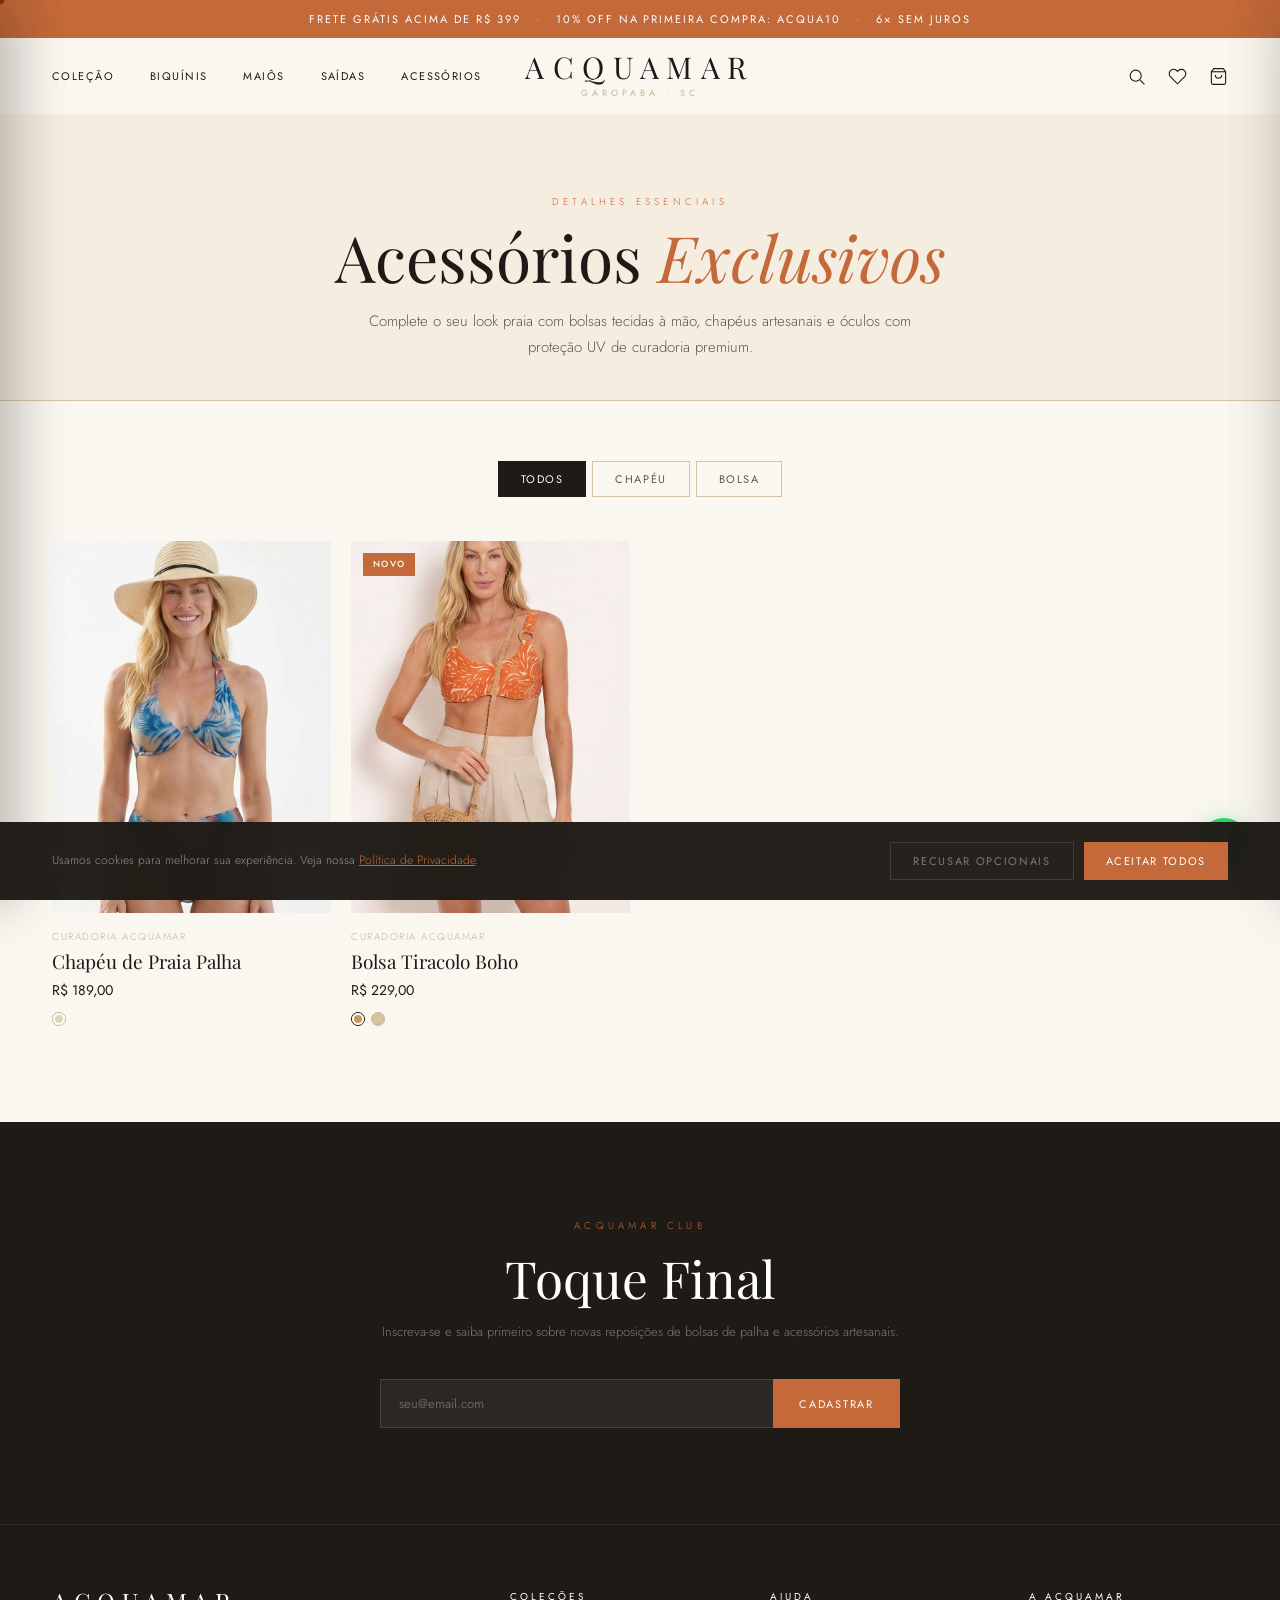
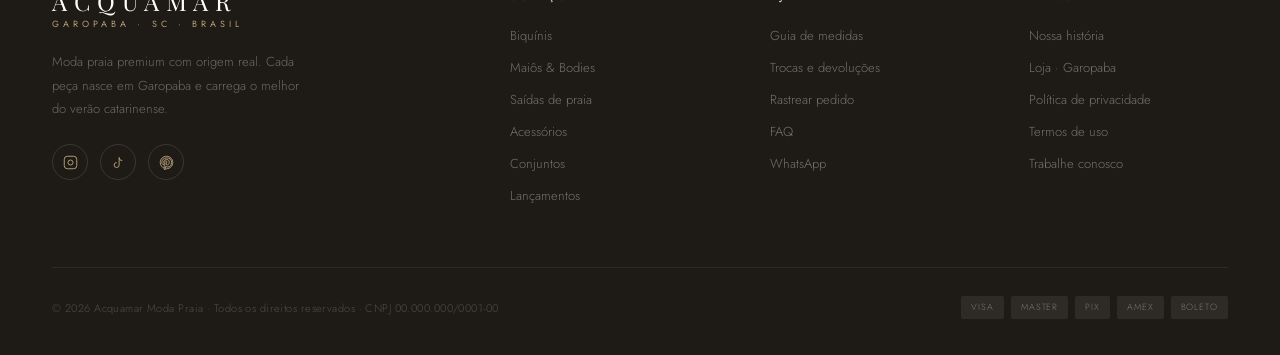
==== acessorios.html @ 7309aecd "feat: navegacao por cor nos biquinis Cali (clicar na cor troca a foto) - Mapeadas fotos de cores dif" ====
<!DOCTYPE html>
<html lang="pt-BR">
<head>
  <meta charset="UTF-8"/>
  <meta name="viewport" content="width=device-width,initial-scale=1.0"/>
  <title>Acquamar — Acessórios de Sol · Garopaba</title>
  <link rel="preconnect" href="https://fonts.googleapis.com"/>
  <link rel="preconnect" href="https://fonts.gstatic.com" crossorigin/>
  <link href="https://fonts.googleapis.com/css2?family=Playfair+Display:ital,wght@0,300;0,400;1,300;1,400&family=Jost:wght@200;300;400;500&display=swap" rel="stylesheet"/>
  <style>
    *,*::before,*::after{box-sizing:border-box;margin:0;padding:0}
    :root{
      --terra:#c4693a;--terra-d:#a3522a;--terra-l:#e08860;
      --areia:#e8d9c4;--areia-d:#d4c2a8;--areia-dd:#c4ae90;
      --creme:#faf6f0;--marfim:#f5ede0;
      --coral:#d9846a;--bege:#c9b394;--palha:#b8a07a;
      --escuro:#1e1a16;--moca:#6b5442;
      --serif:'Playfair Display',Georgia,serif;
      --sans:'Jost',sans-serif;
      --ease:cubic-bezier(.22,1,.36,1);
    }
    html{scroll-behavior:smooth}
    body{background:var(--creme);color:var(--escuro);font-family:var(--sans);font-weight:300;font-size:14px;line-height:1.65;overflow-x:hidden;cursor:none}

    /* CURSOR */
    #cur{width:9px;height:9px;background:var(--terra);border-radius:50%;position:fixed;top:0;left:0;pointer-events:none;z-index:9999;transform:translate(-50%,-50%);transition:width .35s var(--ease),height .35s var(--ease),opacity .3s;mix-blend-mode:multiply}
    #cur.big{width:44px;height:44px;opacity:.2}

    ::-webkit-scrollbar{width:3px}
    ::-webkit-scrollbar-track{background:var(--creme)}
    ::-webkit-scrollbar-thumb{background:var(--bege)}

    /* ── PLACEHOLDER ENGINE ─────────────────────────────────
       Cada "foto" é um div.ph com variações de tom
       via data-tone="1..8" que o CSS mapeia pra cor    */
    .ph{
      width:100%;height:100%;
      position:relative;overflow:hidden;
      display:flex;align-items:flex-end;
      background:var(--areia-d);
    }
    .ph[data-tone="1"]{background:linear-gradient(160deg,#dfc9ad 0%,#c4a07a 100%)}
    .ph[data-tone="2"]{background:linear-gradient(160deg,#c8b090 0%,#a88050 100%)}
    .ph[data-tone="3"]{background:linear-gradient(150deg,#e0cbb0 0%,#c8a878 100%)}
    .ph[data-tone="4"]{background:linear-gradient(170deg,#d8c0a0 0%,#b89068 100%)}
    .ph[data-tone="5"]{background:linear-gradient(145deg,#c4906a 0%,#9a6040 100%)}
    .ph[data-tone="6"]{background:linear-gradient(160deg,#e8d4b8 0%,#d0b888 100%)}
    .ph[data-tone="7"]{background:linear-gradient(155deg,#b8a888 0%,#887050 100%)}
    .ph[data-tone="8"]{background:linear-gradient(160deg,#cac0b0 0%,#9a9080 100%)}

    /* Grain texture overlay em todo placeholder */
    .ph::before{
      content:'';position:absolute;inset:0;
      background-image:url("data:image/svg+xml,%3Csvg xmlns='http://www.w3.org/2000/svg' width='300' height='300'%3E%3Cfilter id='n'%3E%3CfeTurbulence type='fractalNoise' baseFrequency='0.85' numOctaves='4' stitchTiles='stitch'/%3E%3C/filter%3E%3Crect width='100%25' height='100%25' filter='url(%23n)' opacity='1'/%3E%3C/svg%3E");
      opacity:.07;mix-blend-mode:overlay;pointer-events:none;z-index:1;
    }

    /* Silhueta feminina SVG dentro do placeholder */
    .ph-fig{
      position:absolute;bottom:0;
      left:50%;transform:translateX(-50%);
      width:55%;max-width:260px;
      opacity:.22;z-index:2;
    }
    .ph-fig.left{left:30%}
    .ph-fig.right{left:70%}
    .ph-fig.small{width:35%;max-width:160px;opacity:.18}

    /* Watermark do nome da peça */
    .ph-label{
      position:absolute;bottom:18px;left:0;right:0;
      text-align:center;z-index:3;
      font-family:var(--sans);font-size:9px;
      letter-spacing:.4em;text-transform:uppercase;
      color:rgba(255,255,255,.55);font-weight:400;
    }

    /* ANN */
    .ann{background:var(--terra);color:#fff;text-align:center;font-size:11px;letter-spacing:.18em;text-transform:uppercase;padding:10px 20px;font-weight:400}
    .ann s{opacity:.55;margin:0 10px;text-decoration:none}

    /* HEADER */
    header{position:sticky;top:0;z-index:200;background:var(--creme);transition:box-shadow .4s}
    header.up{box-shadow:0 2px 40px rgba(30,26,22,.08)}
    nav{max-width:1600px;margin:0 auto;display:grid;grid-template-columns:1fr auto 1fr;align-items:center;padding:0 52px;height:76px}
    .nl2{display:flex;gap:36px;align-items:center}
    .nl2 a,.nr a{font-size:11px;letter-spacing:.13em;text-transform:uppercase;color:var(--escuro);text-decoration:none;font-weight:400;position:relative;transition:color .25s}
    .nl2 a::after{content:'';position:absolute;bottom:-2px;left:0;width:0;height:1px;background:var(--terra);transition:width .35s var(--ease)}
    .nl2 a:hover::after{width:100%}.nl2 a:hover{color:var(--terra)}
    .logo-w{text-align:center;text-decoration:none;display:block}
    .logo-n{font-family:var(--serif);font-size:30px;font-weight:400;letter-spacing:.28em;color:var(--escuro);text-transform:uppercase;display:block;line-height:1}
    .logo-c{font-size:9px;letter-spacing:.45em;text-transform:uppercase;color:var(--bege);font-weight:400;display:block;margin-top:4px}
    .nr{display:flex;gap:22px;align-items:center;justify-content:flex-end}
    .ib{display:flex;align-items:center;text-decoration:none;color:var(--escuro);transition:color .2s;position:relative}
    .ib:hover{color:var(--terra)}
    .ib svg{width:19px;height:19px;stroke:currentColor;fill:none;stroke-width:1.4}
    .bdg{background:var(--terra);color:#fff;font-size:9px;width:16px;height:16px;border-radius:50%;display:flex;align-items:center;justify-content:center;font-weight:500;position:absolute;top:-7px;right:-7px}

    /* HERO */
    .hero{display:grid;grid-template-columns:1.1fr 1fr;min-height:91vh}
    .hero-art{position:relative;overflow:hidden}
    .hero-art .ph{height:100%}
    /* Highlight solar no centro */
    .hero-art .ph::after{
      content:'';position:absolute;
      top:5%;right:15%;
      width:220px;height:220px;
      background:radial-gradient(circle,rgba(255,220,140,.35) 0%,transparent 70%);
      border-radius:50%;z-index:2;
    }
    .hero-txt{background:var(--marfim);display:flex;flex-direction:column;justify-content:center;padding:72px 68px 72px 60px;position:relative}
    .hero-txt::before{content:'';position:absolute;left:0;top:15%;height:70%;width:1px;background:var(--areia-d)}
    .h-eye{font-size:10px;letter-spacing:.45em;text-transform:uppercase;color:var(--terra);font-weight:400;margin-bottom:28px;opacity:0;animation:up .8s .5s var(--ease) forwards}
    .h-t{font-family:var(--serif);font-size:clamp(54px,5.5vw,92px);font-weight:300;line-height:.93;letter-spacing:-.01em;color:var(--escuro);margin-bottom:32px;opacity:0;animation:up .9s .65s var(--ease) forwards}
    .h-t em{font-style:italic;color:var(--terra)}
    .h-d{font-size:14px;color:var(--moca);line-height:1.85;max-width:340px;margin-bottom:48px;opacity:0;animation:up .9s .8s var(--ease) forwards}
    .h-b{display:flex;gap:14px;align-items:center;opacity:0;animation:up .9s .95s var(--ease) forwards}
    @keyframes up{from{opacity:0;transform:translateY(26px)}to{opacity:1;transform:none}}

    /* Detalhe linha oblíqua decorativa no hero-art */
    .hero-line{position:absolute;bottom:60px;left:40px;z-index:4;display:flex;flex-direction:column;gap:6px}
    .hero-line span{display:block;font-size:9px;letter-spacing:.4em;text-transform:uppercase;color:rgba(255,255,255,.5);font-family:var(--sans)}
    .hero-line::before{content:'';display:block;width:1px;height:60px;background:rgba(255,255,255,.3);margin-bottom:10px}

    /* Selo rotativo */
    .stamp{position:absolute;bottom:44px;right:44px;width:92px;height:92px;z-index:5}
    .stamp svg{animation:spin 18s linear infinite;display:block}
    @keyframes spin{to{transform:rotate(360deg)}}
    .stamp-c{position:absolute;inset:0;display:flex;align-items:center;justify-content:center;font-family:var(--serif);font-size:15px;font-style:italic;color:rgba(255,255,255,.7);pointer-events:none}

    /* BOTÕES */
    .btn{display:inline-block;text-decoration:none;font-family:var(--sans);font-size:11px;letter-spacing:.2em;text-transform:uppercase;font-weight:400;padding:15px 38px;transition:background .3s,color .3s,transform .2s}
    .btn-s{background:var(--escuro);color:var(--creme)}.btn-s:hover{background:var(--terra);transform:translateY(-1px)}
    .btn-o{border:1px solid var(--escuro);color:var(--escuro);background:transparent}.btn-o:hover{background:var(--escuro);color:var(--creme)}
    .arr{font-size:11px;letter-spacing:.2em;text-transform:uppercase;color:var(--escuro);text-decoration:none;display:inline-flex;align-items:center;gap:8px;transition:gap .3s,color .3s}.arr:hover{gap:16px;color:var(--terra)}.arr::after{content:'→'}

    /* BENEF */
    .benef{background:var(--escuro);padding:15px 52px}
    .benef-in{max-width:1600px;margin:0 auto;display:flex;justify-content:center;gap:56px;align-items:center;flex-wrap:wrap}
    .bi{display:flex;align-items:center;gap:9px;font-size:11px;letter-spacing:.12em;text-transform:uppercase;color:var(--areia);opacity:.82}
    .bi svg{width:15px;height:15px;stroke:var(--terra);fill:none;stroke-width:1.5}

    /* SECTION LABELS */
    .s-eye{font-size:10px;letter-spacing:.42em;text-transform:uppercase;color:var(--terra);display:block;margin-bottom:14px}
    .s-t{font-family:var(--serif);font-size:clamp(36px,3.8vw,60px);font-weight:300;line-height:1.05;color:var(--escuro)}.s-t em{font-style:italic;color:var(--terra)}
    .s-h{text-align:center;margin-bottom:60px}

    /* CATEGORIAS */
    .cats{padding:96px 52px;max-width:1600px;margin:0 auto}
    .cgrid{display:grid;grid-template-columns:1.6fr 1fr 1fr;grid-template-rows:auto auto;gap:12px}
    .cat{position:relative;overflow:hidden;display:block;text-decoration:none}
    .cat .ph{transition:transform .75s var(--ease);will-change:transform}
    .cat:hover .ph{transform:scale(1.04)}
    .cov{position:absolute;inset:0;background:linear-gradient(to top,rgba(30,26,22,.68) 0%,rgba(30,26,22,.06) 55%,transparent 100%);display:flex;align-items:flex-end;padding:28px 30px;z-index:10;transition:background .4s}
    .cat:hover .cov{background:linear-gradient(to top,rgba(30,26,22,.82) 0%,rgba(30,26,22,.18) 60%,transparent 100%)}
    .ctag{font-size:9px;letter-spacing:.3em;text-transform:uppercase;color:rgba(255,255,255,.6);display:block;margin-bottom:5px}
    .cname{font-family:var(--serif);font-size:28px;font-weight:300;color:#fff;display:block;margin-bottom:12px;line-height:1}
    .ccta{font-size:10px;letter-spacing:.2em;text-transform:uppercase;color:#fff;opacity:.8;border-bottom:1px solid rgba(255,255,255,.35);padding-bottom:2px;display:inline-block}
    .cat--t{grid-row:1/3}
    .cat--t .ph{height:640px}
    .cat--s .ph{height:314px}

    /* PRODUTOS */
    .prods{padding:92px 52px;background:var(--marfim)}
    .prods-in{max-width:1600px;margin:0 auto}
    .filt{display:flex;gap:6px;justify-content:center;margin-bottom:52px;flex-wrap:wrap}
    .fb{font-size:11px;letter-spacing:.14em;text-transform:uppercase;padding:9px 22px;border:1px solid var(--areia-d);background:transparent;color:var(--moca);cursor:pointer;font-family:var(--sans);font-weight:400;transition:all .25s}
    .fb.on,.fb:hover{background:var(--escuro);color:var(--creme);border-color:var(--escuro)}
    .pgrid{display:grid;grid-template-columns:repeat(4,1fr);gap:36px 20px}
    .pc{position:relative}
    .pc-img{position:relative;overflow:hidden;margin-bottom:16px}
    .pc-img .ph{aspect-ratio:3/4;transition:transform .65s var(--ease)}
    .pc:hover .pc-img .ph{transform:scale(1.04)}
    .pbdg{position:absolute;top:12px;left:12px;font-size:9px;letter-spacing:.14em;text-transform:uppercase;padding:4px 10px;font-weight:500;font-family:var(--sans);z-index:10}
    .pn{background:var(--terra);color:#fff}.pl{background:var(--escuro);color:#fff}.ps{background:var(--coral);color:#fff}
    .wish{position:absolute;top:10px;right:10px;width:34px;height:34px;background:#fff;border:none;border-radius:50%;display:flex;align-items:center;justify-content:center;cursor:pointer;opacity:0;transition:opacity .3s;box-shadow:0 2px 14px rgba(0,0,0,.1);z-index:10}
    .pc:hover .wish{opacity:1}
    .wish svg{width:15px;height:15px;stroke:var(--escuro);fill:none;stroke-width:1.5}
    .wish.on svg{fill:var(--terra);stroke:var(--terra)}
    .qadd{position:absolute;bottom:0;left:0;right:0;background:rgba(30,26,22,.9);color:#fff;text-align:center;padding:13px;font-size:10px;letter-spacing:.2em;text-transform:uppercase;opacity:0;transform:translateY(6px);transition:opacity .3s,transform .3s;cursor:pointer;border:none;width:100%;font-family:var(--sans);z-index:10}
    .pc:hover .qadd{opacity:1;transform:none}
    .pc-col{font-size:10px;letter-spacing:.15em;text-transform:uppercase;color:var(--bege);margin-bottom:4px}
    .pc-nm{font-family:var(--serif);font-size:19px;font-weight:300;color:var(--escuro);line-height:1.2;margin-bottom:6px}
    .pc-pr{font-size:14px;font-weight:400;color:var(--escuro)}
    .pc-pr .old{text-decoration:line-through;color:var(--bege);font-size:12px;margin-right:6px}
    .dots{display:flex;gap:6px;margin-top:10px}
    .dot{width:14px;height:14px;border-radius:50%;border:1px solid transparent;cursor:pointer;transition:all .2s}
    .dot:hover,.dot.on{border-color:var(--escuro);outline:2px solid #fff;outline-offset:-3px}

    /* STORY */
    .story{display:grid;grid-template-columns:1fr 1fr}
    .story-art{position:relative;overflow:hidden;min-height:580px}
    .story-art .ph{height:100%;min-height:580px}
    /* Sol suave */
    .story-art .ph::after{content:'';position:absolute;top:10%;right:20%;width:180px;height:180px;background:radial-gradient(circle,rgba(255,210,120,.4) 0%,transparent 70%);border-radius:50%;z-index:2}
    .story-txt{background:var(--terra);padding:96px 80px;display:flex;flex-direction:column;justify-content:center;color:#fff}
    .s-eye2{font-size:10px;letter-spacing:.42em;text-transform:uppercase;color:rgba(255,255,255,.5);display:block;margin-bottom:22px}
    .s-t2{font-family:var(--serif);font-size:clamp(40px,4vw,64px);font-weight:300;line-height:1.0;color:#fff;margin-bottom:30px}.s-t2 em{font-style:italic;color:rgba(255,255,255,.65)}
    .nums{display:flex;gap:48px;margin-bottom:36px;flex-wrap:wrap}
    .nv{font-family:var(--serif);font-size:46px;font-weight:300;color:#fff;display:block;line-height:1}
    .nl3{font-size:10px;letter-spacing:.2em;text-transform:uppercase;color:rgba(255,255,255,.5)}
    .s-p{font-size:14px;color:rgba(255,255,255,.72);line-height:1.85;max-width:400px;margin-bottom:44px}

    /* EDITORIAL */
    .ed{padding:96px 52px;max-width:1600px;margin:0 auto}
    .ed-g{display:grid;grid-template-columns:1fr 1.1fr 1fr;gap:40px;align-items:center}
    .ed-img{overflow:hidden}
    .ed-img .ph{aspect-ratio:3/4;transition:transform .65s var(--ease)}
    .ed-img:hover .ph{transform:scale(1.04)}
    .ed-c{text-align:center;padding:0 28px}
    .eq{font-family:var(--serif);font-size:clamp(22px,2.8vw,38px);font-weight:300;font-style:italic;line-height:1.45;color:var(--escuro);margin-bottom:22px}
    .ea{font-size:10px;letter-spacing:.35em;text-transform:uppercase;color:var(--bege)}

    /* LOOKBOOK */
    .look{padding:96px 0 0;background:var(--areia)}
    .look-h{padding:0 52px;max-width:1600px;margin:0 auto 52px}
    .sr{display:flex;gap:12px;overflow-x:auto;scroll-snap-type:x mandatory;scrollbar-width:none;padding:0 52px 52px;-webkit-overflow-scrolling:touch}
    .sr::-webkit-scrollbar{display:none}
    .lk{flex:0 0 var(--w,300px);height:460px;scroll-snap-align:start;position:relative;overflow:hidden;cursor:pointer}
    .lk .ph{height:100%;transition:transform .65s var(--ease)}
    .lk:hover .ph{transform:scale(1.06)}
    .lk-over{position:absolute;inset:0;background:linear-gradient(to top,rgba(30,26,22,.65) 0%,transparent 50%);z-index:3}
    .lk-tag{position:absolute;bottom:16px;left:16px;background:#fff;font-size:10px;letter-spacing:.14em;text-transform:uppercase;color:var(--escuro);padding:6px 14px;z-index:4}

    /* GUIA */
    .guide{background:var(--terra-d);padding:22px 52px;text-align:center}
    .guide a{font-size:11px;letter-spacing:.2em;text-transform:uppercase;color:#fff;text-decoration:none;display:inline-flex;align-items:center;gap:10px}
    .guide svg{width:16px;height:16px;stroke:#fff;fill:none;stroke-width:1.5}

    /* REVIEWS */
    .revs{padding:96px 52px;max-width:1600px;margin:0 auto;text-align:center}
    .rg{display:grid;grid-template-columns:repeat(3,1fr);gap:32px;margin-top:56px}
    .rv{text-align:left;padding:40px;background:var(--marfim);position:relative}
    .rv::before{content:'"';font-family:var(--serif);font-size:90px;color:var(--areia-d);position:absolute;top:12px;left:28px;line-height:1;opacity:.7}
    .stars{display:flex;gap:3px;margin-bottom:18px}.star{color:var(--terra);font-size:13px}
    .rv-t{font-family:var(--serif);font-size:17px;font-weight:300;line-height:1.65;color:var(--escuro);margin-bottom:22px;font-style:italic}
    .rv-w{font-size:10px;letter-spacing:.2em;text-transform:uppercase;color:var(--bege)}.rv-w strong{color:var(--escuro);font-weight:400}

    /* INSTAGRAM */
    .insta{padding:96px 52px;background:var(--creme)}
    .insta-in{max-width:1600px;margin:0 auto}
    .igg{display:grid;grid-template-columns:repeat(6,1fr);gap:6px;margin-top:52px}
    .ig{position:relative;overflow:hidden;aspect-ratio:1;cursor:pointer}
    .ig .ph{height:100%;transition:transform .55s var(--ease)}
    .ig:hover .ph{transform:scale(1.09)}
    .ig-ov{position:absolute;inset:0;background:rgba(196,105,58,.8);display:flex;align-items:center;justify-content:center;opacity:0;transition:opacity .35s;z-index:10}
    .ig:hover .ig-ov{opacity:1}
    .ig-ov svg{width:26px;height:26px;stroke:#fff;fill:none;stroke-width:1.5}
    .ig-cta{text-align:center;margin-top:36px}

    /* NEWSLETTER */
    .nl{background:var(--escuro);padding:96px 52px;text-align:center}
    .nl-in{max-width:680px;margin:0 auto}
    .nl-e{font-size:10px;letter-spacing:.42em;text-transform:uppercase;color:var(--terra);display:block;margin-bottom:18px}
    .nl-t{font-family:var(--serif);font-size:clamp(36px,4vw,56px);font-weight:300;color:#fff;margin-bottom:14px;line-height:1.05}.nl-t em{font-style:italic;color:var(--terra)}
    .nl-p{font-size:13px;color:rgba(255,255,255,.42);margin-bottom:36px;line-height:1.8}
    .nl-f{display:flex;max-width:520px;margin:0 auto}
    .nl-f input{flex:1;background:rgba(255,255,255,.06);border:1px solid rgba(255,255,255,.12);border-right:none;color:#fff;font-family:var(--sans);font-size:13px;padding:14px 18px;outline:none;transition:border-color .2s}
    .nl-f input::placeholder{color:rgba(255,255,255,.28)}.nl-f input:focus{border-color:var(--terra)}
    .nl-f button{background:var(--terra);color:#fff;border:none;font-family:var(--sans);font-size:11px;letter-spacing:.16em;text-transform:uppercase;padding:14px 26px;cursor:pointer;transition:background .2s;white-space:nowrap}.nl-f button:hover{background:var(--terra-d)}
    .nl-fine{font-size:10px;color:rgba(255,255,255,.2);margin-top:14px;letter-spacing:.05em}

    /* FOOTER */
    footer{background:var(--escuro);border-top:1px solid rgba(255,255,255,.07);padding:64px 52px 36px}
    .ft-in{max-width:1600px;margin:0 auto}
    .ft-top{display:grid;grid-template-columns:2fr 1fr 1fr 1fr;gap:60px;margin-bottom:60px}
    .ft-brand .logo-n{color:#fff;font-size:24px}
    .ft-brand .logo-c{color:var(--palha)}
    .ft-brand p{color:rgba(255,255,255,.35);font-size:13px;line-height:1.8;margin-top:18px;max-width:250px}
    .soc{display:flex;gap:12px;margin-top:24px}
    .soc a{width:36px;height:36px;border:1px solid rgba(255,255,255,.12);border-radius:50%;display:flex;align-items:center;justify-content:center;transition:background .2s,border-color .2s;text-decoration:none}
    .soc a:hover{background:var(--terra);border-color:var(--terra)}
    .soc svg{width:15px;height:15px;stroke:var(--palha);fill:none;stroke-width:1.5}.soc a:hover svg{stroke:#fff}
    .fc h4{font-size:10px;letter-spacing:.3em;text-transform:uppercase;color:#fff;margin-bottom:18px;font-weight:400}
    .fc ul{list-style:none}.fc ul li+li{margin-top:9px}
    .fc ul a{color:rgba(255,255,255,.38);text-decoration:none;font-size:13px;transition:color .2s}.fc ul a:hover{color:#fff}
    .ft-bot{padding-top:28px;border-top:1px solid rgba(255,255,255,.07);display:flex;justify-content:space-between;align-items:center;flex-wrap:wrap;gap:14px}
    .ft-bot p{font-size:11px;color:rgba(255,255,255,.22);letter-spacing:.04em}
    .pay{display:flex;gap:7px}
    .pay span{background:rgba(255,255,255,.07);color:rgba(255,255,255,.35);font-size:9px;letter-spacing:.1em;text-transform:uppercase;padding:4px 10px;border-radius:2px}

    /* FAB */
    .fab{position:fixed;bottom:30px;right:30px;z-index:300;width:52px;height:52px;background:#25d366;border-radius:50%;display:flex;align-items:center;justify-content:center;box-shadow:0 4px 24px rgba(37,211,102,.4);text-decoration:none;transition:transform .3s,box-shadow .3s}
    .fab:hover{transform:scale(1.1)}.fab svg{width:24px;height:24px;fill:#fff}

    /* COOKIE */
    .ck{position:fixed;bottom:0;left:0;right:0;z-index:400;background:rgba(30,26,22,.97);backdrop-filter:blur(10px);padding:20px 52px;display:flex;align-items:center;justify-content:space-between;gap:28px;flex-wrap:wrap;transform:translateY(100%);animation:ckup .6s 2.5s var(--ease) forwards}
    @keyframes ckup{to{transform:translateY(0)}}
    .ck-p{font-size:12px;color:rgba(255,255,255,.5);max-width:600px;line-height:1.65}.ck-p a{color:var(--terra)}
    .ck-a{display:flex;gap:10px}
    .ck-ok{background:var(--terra);color:#fff;border:none;font-family:var(--sans);font-size:11px;letter-spacing:.15em;text-transform:uppercase;padding:10px 22px;cursor:pointer;transition:background .2s}.ck-ok:hover{background:var(--terra-d)}
    .ck-no{background:transparent;color:rgba(255,255,255,.4);border:1px solid rgba(255,255,255,.12);font-family:var(--sans);font-size:11px;letter-spacing:.15em;text-transform:uppercase;padding:10px 22px;cursor:pointer;transition:all .2s}.ck-no:hover{color:#fff;border-color:rgba(255,255,255,.35)}

    /* REVEAL */
    .rv2{opacity:0;transform:translateY(28px);transition:opacity .85s var(--ease),transform .85s var(--ease)}.rv2.show{opacity:1;transform:none}

    /* RESPONSIVE */
    @media(max-width:1024px){
      .pgrid{grid-template-columns:repeat(3,1fr)}
      .igg{grid-template-columns:repeat(3,1fr)}
      .ft-top{grid-template-columns:1fr 1fr;gap:36px}
    }
    @media(max-width:768px){
      nav{padding:0 20px}.nl2{display:none}
      .hero{grid-template-columns:1fr}.hero-art .ph{height:55vw;min-height:300px}
      .hero-txt{padding:48px 24px}.hero-txt::before{display:none}
      .cats{padding:64px 20px}
      .cgrid{grid-template-columns:1fr 1fr}
      .cat--t{grid-column:1/-1;grid-row:auto}.cat--t .ph{height:300px}
      .prods{padding:64px 20px}
      .pgrid{grid-template-columns:repeat(2,1fr);gap:20px 10px}
      .story{grid-template-columns:1fr}.story-txt{padding:60px 24px}.story-art .ph{min-height:260px}
      .ed{padding:64px 20px}.ed-g{grid-template-columns:1fr;gap:24px}
      .look-h{padding:0 20px}.sr{padding:0 20px 40px}
      .revs{padding:64px 20px}.rg{grid-template-columns:1fr}
      .insta{padding:64px 20px}.igg{grid-template-columns:repeat(3,1fr)}
      .nl{padding:64px 24px}.nl-f{flex-direction:column}
      .nl-f input{border-right:1px solid rgba(255,255,255,.12);border-bottom:none}
      footer{padding:48px 20px 28px}.ft-top{grid-template-columns:1fr;gap:28px}
      .benef-in{gap:20px}.ck{padding:20px}
    }

    /* Restaurar cursor e ocultar elemento customizado em dispositivos touch */
    @media (hover: none) and (pointer: coarse) {
      body {
        cursor: auto !important;
      }
      #cur {
        display: none !important;
      }
    }

    /* ── MENU HAMBURGUER & DRAWER MOBILE ───────────────────── */
    .hamburger-btn {
      display: none;
      flex-direction: column;
      justify-content: space-between;
      width: 22px;
      height: 14px;
      background: none;
      border: none;
      cursor: pointer;
      padding: 0;
      z-index: 210;
    }
    .hamburger-btn span {
      display: block;
      width: 100%;
      height: 1.5px;
      background-color: var(--escuro);
      transition: transform 0.3s var(--ease), opacity 0.3s;
    }
    
    .drawer-overlay {
      position: fixed;
      inset: 0;
      background: rgba(30, 26, 22, 0.4);
      backdrop-filter: blur(5px);
      -webkit-backdrop-filter: blur(5px);
      z-index: 999;
      opacity: 0;
      pointer-events: none;
      transition: opacity 0.4s var(--ease);
    }
    .drawer-overlay.open {
      opacity: 1;
      pointer-events: auto;
    }
    
    .drawer {
      position: fixed;
      top: 0;
      left: 0;
      bottom: 0;
      width: 320px;
      max-width: 85vw;
      background: var(--creme);
      border-right: 1px solid var(--areia-d);
      z-index: 1000;
      transform: translateX(-100%);
      transition: transform 0.4s var(--ease);
      display: flex;
      flex-direction: column;
      box-shadow: 15px 0 50px rgba(30, 26, 22, 0.15);
    }
    .drawer.open {
      transform: translateX(0);
    }
    
    .drawer-header {
      padding: 24px 30px;
      display: flex;
      justify-content: space-between;
      align-items: center;
      border-bottom: 1px solid var(--areia-d);
    }
    .drawer-title {
      font-family: var(--sans);
      font-size: 10px;
      letter-spacing: 0.25em;
      text-transform: uppercase;
      color: var(--bege);
      font-weight: 500;
    }
    .drawer-close {
      font-size: 26px;
      line-height: 1;
      background: none;
      border: none;
      cursor: pointer;
      color: var(--escuro);
      padding: 0;
      display: flex;
      align-items: center;
      justify-content: center;
      transition: color 0.25s;
    }
    .drawer-close:hover {
      color: var(--terra);
    }
    
    .drawer-nav {
      flex: 1;
      padding: 36px 30px;
      display: flex;
      flex-direction: column;
      gap: 24px;
      overflow-y: auto;
    }
    .drawer-link {
      font-family: var(--sans);
      font-size: 15px;
      letter-spacing: 0.12em;
      text-transform: uppercase;
      color: var(--escuro);
      text-decoration: none;
      font-weight: 400;
      transition: color 0.25s, padding-left 0.25s var(--ease);
      display: flex;
      align-items: center;
      justify-content: space-between;
    }
    .drawer-link:hover, .drawer-link.active {
      color: var(--terra);
      padding-left: 8px;
    }
    .drawer-link span {
      font-size: 10px;
      opacity: 0.5;
      transition: transform 0.25s;
    }
    .drawer-link:hover span {
      transform: translateX(4px);
    }
    .drawer-divider {
      height: 1px;
      background-color: var(--areia-d);
      margin: 12px 0;
    }
    .drawer-admin-link {
      margin-top: auto;
      color: var(--terra);
      border: 1px solid var(--terra);
      padding: 14px 20px;
      text-align: center;
      justify-content: center;
      font-size: 11px;
      letter-spacing: 0.15em;
      font-weight: 500;
      transition: background 0.3s, color 0.3s, border-color 0.3s;
      text-decoration: none;
    }
    .drawer-admin-link:hover {
      background: var(--terra);
      color: #fff;
      padding-left: 20px;
    }
    
    .drawer-footer {
      padding: 30px;
      border-top: 1px solid var(--areia-d);
      display: flex;
      flex-direction: column;
      gap: 16px;
    }
    .drawer-social {
      display: flex;
      gap: 14px;
    }
    .drawer-social a {
      width: 32px;
      height: 32px;
      border: 1px solid var(--areia-d);
      border-radius: 50%;
      display: flex;
      align-items: center;
      justify-content: center;
      color: var(--moca);
      transition: background 0.25s, color 0.25s, border-color 0.25s;
      text-decoration: none;
    }
    .drawer-social a:hover {
      background: var(--terra);
      color: #fff;
      border-color: var(--terra);
    }
    .drawer-social svg {
      width: 14px;
      height: 14px;
      fill: none;
      stroke: currentColor;
      stroke-width: 1.5;
    }
    .drawer-footer p {
      font-size: 9px;
      letter-spacing: 0.08em;
      color: var(--bege);
      text-transform: uppercase;
    }
    
    @media (max-width: 768px) {
      .hamburger-btn {
        display: flex;
      }
      nav {
        grid-template-columns: 1fr auto 1fr !important;
      }
      .logo-w {
        grid-column: 2;
      }
      .nr {
        grid-column: 3;
      }
    }
  </style>
  <link rel="stylesheet" href="assets/store.css?v=5"/>
</head>
<body>
<!-- Drawer Mobile -->
<div class="drawer-overlay" id="drawerOverlay"></div>
<aside class="drawer" id="drawer">
  <div class="drawer-header">
    <span class="drawer-title">Navegação</span>
    <button class="drawer-close" id="drawerClose" aria-label="Fechar Menu">&times;</button>
  </div>
  <nav class="drawer-nav">
    <a href="index.html" class="drawer-link" id="link-home">Coleção <span>→</span></a>
    <a href="biquinis.html" class="drawer-link" id="link-biquinis">Biquínis <span>→</span></a>
    <a href="maios.html" class="drawer-link" id="link-maios">Maiôs &amp; Bodies <span>→</span></a>
    <a href="saidas.html" class="drawer-link" id="link-saidas">Saídas de Praia <span>→</span></a>
    <a href="acessorios.html" class="drawer-link" id="link-acessorios">Acessórios <span>→</span></a>
    <div class="drawer-divider"></div>
    <a href="guia-medidas.html" class="drawer-link" id="link-guia">Guia de Medidas <span>→</span></a>
    <a href="historia.html" class="drawer-link" id="link-historia">Nossa História <span>→</span></a>
    <a href="https://nicolassalesbr-lang.github.io/acquamar-admin/" target="_blank" class="drawer-admin-link">
      Painel Administrativo
    </a>
  </nav>
  <div class="drawer-footer">
    <div class="drawer-social">
      <a href="#" aria-label="Instagram"><svg viewBox="0 0 24 24"><rect x="2" y="2" width="20" height="20" rx="5"/><circle cx="12" cy="12" r="4"/></svg></a>
      <a href="https://wa.me/5548000000000" target="_blank" aria-label="WhatsApp"><svg viewBox="0 0 24 24"><path d="M21 11.5a8.38 8.38 0 0 1-.9 3.8 8.5 8.5 0 0 1-7.6 4.7 8.38 8.38 0 0 1-3.8-.9L3 21l1.9-5.7a8.38 8.38 0 0 1-.9-3.8 8.5 8.5 0 0 1 4.7-7.6 8.38 8.38 0 0 1 3.8-.9h.5a8.48 8.48 0 0 1 8 8v.5z"/></svg></a>
    </div>
    <p>&copy; 2026 Acquamar · Garopaba · SC</p>
  </div>
</aside>

<div id="cur"></div>

<!-- Drawer Mobile -->
<div class="drawer-overlay" id="drawerOverlay"></div>
<aside class="drawer" id="drawer">
  <div class="drawer-header">
    <span class="drawer-title">Navegação</span>
    <button class="drawer-close" id="drawerClose" aria-label="Fechar Menu">&times;</button>
  </div>
  <nav class="drawer-nav">
    <a href="index.html" class="drawer-link" id="link-home">Coleção <span>→</span></a>
    <a href="biquinis.html" class="drawer-link" id="link-biquinis">Biquínis <span>→</span></a>
    <a href="maios.html" class="drawer-link" id="link-maios">Maiôs &amp; Bodies <span>→</span></a>
    <a href="saidas.html" class="drawer-link" id="link-saidas">Saídas de Praia <span>→</span></a>
    <a href="acessorios.html" class="drawer-link" id="link-acessorios">Acessórios <span>→</span></a>
    <div class="drawer-divider"></div>
    <a href="guia-medidas.html" class="drawer-link" id="link-guia">Guia de Medidas <span>→</span></a>
    <a href="historia.html" class="drawer-link" id="link-historia">Nossa História <span>→</span></a>
    <a href="https://nicolassalesbr-lang.github.io/acquamar-admin/" target="_blank" class="drawer-admin-link">
      Painel Administrativo
    </a>
  </nav>
  <div class="drawer-footer">
    <div class="drawer-social">
      <a href="#" aria-label="Instagram"><svg viewBox="0 0 24 24"><rect x="2" y="2" width="20" height="20" rx="5"/><circle cx="12" cy="12" r="4"/></svg></a>
      <a href="https://wa.me/5548000000000" target="_blank" aria-label="WhatsApp"><svg viewBox="0 0 24 24"><path d="M21 11.5a8.38 8.38 0 0 1-.9 3.8 8.5 8.5 0 0 1-7.6 4.7 8.38 8.38 0 0 1-3.8-.9L3 21l1.9-5.7a8.38 8.38 0 0 1-.9-3.8 8.5 8.5 0 0 1 4.7-7.6 8.38 8.38 0 0 1 3.8-.9h.5a8.48 8.48 0 0 1 8 8v.5z"/></svg></a>
    </div>
    <p>&copy; 2026 Acquamar · Garopaba · SC</p>
  </div>
</aside>


<!-- ── Announcement ──────────────────────────────────────── -->
<div class="ann">
  Frete grátis acima de R$&nbsp;399 <s>·</s> 10% OFF na primeira compra: ACQUA10 <s>·</s> 6× sem juros
</div>

<!-- ── Header ────────────────────────────────────────────── -->
<header id="hdr">
  <nav>
    <div class="nl2">
      <a href="index.html">Coleção</a>
      <a href="biquinis.html">Biquínis</a>
      <a href="maios.html">Maiôs</a>
      <a href="saidas.html">Saídas</a>
      <a href="acessorios.html">Acessórios</a>
    </div>
    <a class="logo-w" href="index.html">
      <span class="logo-n">Acquamar</span>
      <span class="logo-c">Garopaba · SC</span>
    </a>
    <div class="nr">
      <a class="ib" href="#" aria-label="Buscar"><svg viewBox="0 0 24 24"><circle cx="11" cy="11" r="7"/><line x1="16.5" y1="16.5" x2="22" y2="22"/></svg></a>
      <a class="ib" href="#" aria-label="Favoritos"><svg viewBox="0 0 24 24"><path d="M20.84 4.61a5.5 5.5 0 0 0-7.78 0L12 5.67l-1.06-1.06a5.5 5.5 0 0 0-7.78 7.78l1.06 1.06L12 21.23l7.78-7.78 1.06-1.06a5.5 5.5 0 0 0 0-7.78z"/></svg></a>
      <a class="ib" href="#" aria-label="Sacola" style="position:relative">
        <svg viewBox="0 0 24 24"><path d="M6 2L3 6v14a2 2 0 002 2h14a2 2 0 002-2V6l-3-4z"/><line x1="3" y1="6" x2="21" y2="6"/><path d="M16 10a4 4 0 01-8 0"/></svg>
        <span class="bdg"></span>
      </a>
    </div>
  </nav>
</header>
<!-- ── Categoria Hero ─────────────────────────────────────────── -->
<section style="background:var(--marfim); padding:80px 52px 40px; text-align:center; border-bottom:1px solid var(--areia-d)">
  <div style="max-width:800px; margin:0 auto">
    <span class="s-eye" style="margin-bottom:12px">Detalhes Essenciais</span>
    <h1 class="s-t" style="font-size:clamp(40px,5vw,72px); margin-bottom:18px">Acessórios <em>Exclusivos</em></h1>
    <p style="font-size:15px; color:var(--moca); line-height:1.75; max-width:560px; margin:0 auto">
      Complete o seu look praia com bolsas tecidas à mão, chapéus artesanais e óculos com proteção UV de curadoria premium.
    </p>
  </div>
</section>

<!-- ── Filtros e Grade de Produtos ───────────────────────────────── -->
<section class="prods" style="background:var(--creme); padding:60px 52px 96px">
  <div class="prods-in">
    <div class="filt" style="margin-bottom:44px">
      <button class="fb on">Todos</button>
      <button class="fb">Chapéu</button>
      <button class="fb">Bolsa</button>
    </div>
    
    <div class="pgrid" data-acq-grid="Acessórios">
      <div class="pc rv2 show" data-acq-id="ace-chapeu"><div class="pc-img"><div class="ph"><img src="images/prod-a1.jpg?v=5" alt="Chapéu de Praia Palha" loading="lazy" style="width:100%;height:100%;object-fit:cover;position:absolute;inset:0;z-index:0"></div><button class="wish" aria-label="Favoritar"><svg viewBox="0 0 24 24"><path d="M20.84 4.61a5.5 5.5 0 0 0-7.78 0L12 5.67l-1.06-1.06a5.5 5.5 0 0 0-7.78 7.78l1.06 1.06L12 21.23l7.78-7.78 1.06-1.06a5.5 5.5 0 0 0 0-7.78z"/></svg></button><button class="qadd">Escolher tamanho</button></div><p class="pc-col">Curadoria Acquamar</p><h3 class="pc-nm">Chapéu de Praia Palha</h3><p class="pc-pr">R$ 189,00</p><div class="dots"><div class="dot on" style="background:#e0d4bc;border:1px solid #c8b99a" title="Cru / Natural"></div></div></div>
      <div class="pc rv2 show" data-acq-id="ace-bolsa-boho"><div class="pc-img"><div class="ph"><img src="images/prod-a2.jpg?v=5" alt="Bolsa Tiracolo Boho" loading="lazy" style="width:100%;height:100%;object-fit:cover;position:absolute;inset:0;z-index:0"></div><span class="pbdg pn">Novo</span><button class="wish" aria-label="Favoritar"><svg viewBox="0 0 24 24"><path d="M20.84 4.61a5.5 5.5 0 0 0-7.78 0L12 5.67l-1.06-1.06a5.5 5.5 0 0 0-7.78 7.78l1.06 1.06L12 21.23l7.78-7.78 1.06-1.06a5.5 5.5 0 0 0 0-7.78z"/></svg></button><button class="qadd">Escolher tamanho</button></div><p class="pc-col">Curadoria Acquamar</p><h3 class="pc-nm">Bolsa Tiracolo Boho</h3><p class="pc-pr">R$ 229,00</p><div class="dots"><div class="dot on" style="background:#c89a5a" title="Camelo"></div><div class="dot" style="background:#d4c2a0;border:1px solid #c8b99a" title="Bege"></div></div></div>
    </div>
  </div>
</section>

<!-- ── Newsletter ─────────────────────────────────────────── -->
<section class="nl">
  <div class="nl-in">
    <span class="nl-e">Acquamar Club</span>
    <h2 class="nl-t">Toque Final</h2>
    <p class="nl-p">Inscreva-se e saiba primeiro sobre novas reposições de bolsas de palha e acessórios artesanais.</p>
    <div class="nl-f">
      <input type="email" placeholder="seu@email.com" aria-label="E-mail"/>
      <button id="nlb">Cadastrar</button>
    </div>
  </div>
</section>
<footer>
  <div class="ft-in">
    <div class="ft-top">
      <div class="ft-brand">
        <span class="logo-n">Acquamar</span>
        <span class="logo-c" style="display:block;margin-top:4px">Garopaba · SC · Brasil</span>
        <p>Moda praia premium com origem real. Cada peça nasce em Garopaba e carrega o melhor do verão catarinense.</p>
        <div class="soc">
          <a href="#"><svg viewBox="0 0 24 24"><rect x="2" y="2" width="20" height="20" rx="5"/><circle cx="12" cy="12" r="4"/></svg></a>
          <a href="#"><svg viewBox="0 0 24 24"><path d="M9 12a4 4 0 104 4V4a5 5 0 005 5"/></svg></a>
          <a href="#"><svg viewBox="0 0 24 24"><path d="M12 2C6.48 2 2 6.48 2 12c0 4.24 2.65 7.86 6.39 9.29-.09-.78-.17-1.98.04-2.83.18-.78 1.22-5.17 1.22-5.17s-.31-.62-.31-1.54c0-1.45.84-2.53 1.88-2.53.89 0 1.32.67 1.32 1.47 0 .89-.57 2.23-.86 3.47-.25 1.04.51 1.88 1.53 1.88 1.83 0 3.24-1.93 3.24-4.72 0-2.47-1.78-4.2-4.31-4.2-2.94 0-4.66 2.2-4.66 4.48 0 .89.34 1.84.77 2.36a.31.31 0 01.07.3l-.29 1.17c-.05.19-.16.23-.37.14C5.47 15.41 4.5 13.5 4.5 12c0-3.87 2.81-7.43 8.1-7.43 4.25 0 7.55 3.03 7.55 7.07 0 4.22-2.66 7.61-6.35 7.61-1.24 0-2.41-.65-2.81-1.41l-.76 2.85c-.28 1.06-1.02 2.39-1.52 3.2C10.3 21.95 11.14 22 12 22c5.52 0 10-4.48 10-10S17.52 2 12 2z"/></svg></a>
        </div>
      </div>
      <div class="fc"><h4>Coleções</h4><ul><li><a href="biquinis.html">Biquínis</a></li><li><a href="maios.html">Maiôs &amp; Bodies</a></li><li><a href="saidas.html">Saídas de praia</a></li><li><a href="acessorios.html">Acessórios</a></li><li><a href="biquinis.html">Conjuntos</a></li><li><a href="index.html#produtos">Lançamentos</a></li></ul></div>
      <div class="fc"><h4>Ajuda</h4><ul><li><a href="guia-medidas.html">Guia de medidas</a></li><li><a href="#">Trocas e devoluções</a></li><li><a href="#">Rastrear pedido</a></li><li><a href="#">FAQ</a></li><li><a href="https://wa.me/5548000000000" target="_blank">WhatsApp</a></li></ul></div>
      <div class="fc"><h4>A Acquamar</h4><ul><li><a href="historia.html">Nossa história</a></li><li><a href="#">Loja · Garopaba</a></li><li><a href="#">Política de privacidade</a></li><li><a href="#">Termos de uso</a></li><li><a href="#">Trabalhe conosco</a></li></ul></div>
    </div>
    <div class="ft-bot">
      <p>© 2026 Acquamar Moda Praia · Todos os direitos reservados · CNPJ 00.000.000/0001-00</p>
      <div class="pay"><span>Visa</span><span>Master</span><span>Pix</span><span>Amex</span><span>Boleto</span></div>
    </div>
  </div>
</footer>

<!-- FAB WhatsApp -->
<a class="fab" href="https://wa.me/5548000000000" target="_blank" rel="noopener" aria-label="WhatsApp">
  <svg viewBox="0 0 24 24"><path d="M17.472 14.382c-.297-.149-1.758-.867-2.03-.967-.273-.099-.471-.148-.67.15-.197.297-.767.966-.94 1.164-.173.199-.347.223-.644.075-.297-.15-1.255-.463-2.39-1.475-.883-.788-1.48-1.761-1.653-2.059-.173-.297-.018-.458.13-.606.134-.133.298-.347.446-.52.149-.174.198-.298.298-.497.099-.198.05-.371-.025-.52-.075-.149-.669-1.612-.916-2.207-.242-.579-.487-.5-.669-.51-.173-.008-.371-.01-.57-.01-.198 0-.52.074-.792.372-.272.297-1.04 1.016-1.04 2.479 0 1.462 1.065 2.875 1.213 3.074.149.198 2.096 3.2 5.077 4.487.709.306 1.262.489 1.694.625.712.227 1.36.195 1.871.118.571-.085 1.758-.719 2.006-1.413.248-.694.248-1.289.173-1.413-.074-.124-.272-.198-.57-.347m-5.421 7.403h-.004a9.87 9.87 0 01-5.031-1.378l-.361-.214-3.741.982.998-3.648-.235-.374a9.86 9.86 0 01-1.51-5.26c.001-5.45 4.436-9.884 9.888-9.884 2.64 0 5.122 1.03 6.988 2.898a9.825 9.825 0 012.893 6.994c-.003 5.45-4.437 9.884-9.885 9.884m8.413-18.297A11.815 11.815 0 0012.05 0C5.495 0 .16 5.335.157 11.892c0 2.096.547 4.142 1.588 5.945L.057 24l6.305-1.654a11.882 11.882 0 005.683 1.448h.005c6.554 0 11.89-5.335 11.893-11.893a11.821 11.821 0 00-3.48-8.413Z"/></svg>
</a>

<!-- Cookie -->
<div class="ck" id="ck">
  <p class="ck-p">Usamos cookies para melhorar sua experiência. Veja nossa <a href="#">Política de Privacidade</a>.</p>
  <div class="ck-a">
    <button class="ck-no" id="ckno">Recusar opcionais</button>
    <button class="ck-ok" id="ckok">Aceitar todos</button>
  </div>
</div>

<script>
  const cur=document.getElementById('cur');
  document.addEventListener('mousemove',e=>{cur.style.left=e.clientX+'px';cur.style.top=e.clientY+'px'});
  document.querySelectorAll('a,button,.cat,.pc,.lk,.ig').forEach(el=>{
    el.addEventListener('mouseenter',()=>cur.classList.add('big'));
    el.addEventListener('mouseleave',()=>cur.classList.remove('big'));
  });
  const hdr=document.getElementById('hdr');
  window.addEventListener('scroll',()=>hdr.classList.toggle('up',scrollY>20),{passive:true});
  const obs=new IntersectionObserver(entries=>{
    entries.forEach(e=>{if(e.isIntersecting){e.target.classList.add('show');obs.unobserve(e.target)}});
  },{threshold:.1});
  document.querySelectorAll('.rv2').forEach(el=>obs.observe(el));
  document.querySelectorAll('.fb').forEach(b=>{
    b.addEventListener('click',function(){document.querySelectorAll('.fb').forEach(x=>x.classList.remove('on'));this.classList.add('on')});
  });
  document.querySelectorAll('.wish').forEach(b=>{
    b.addEventListener('click',function(e){e.stopPropagation();this.classList.toggle('on')});
  });
  const ck=document.getElementById('ck');
  ['ckok','ckno'].forEach(id=>document.getElementById(id).addEventListener('click',()=>{ck.style.transition='transform .4s';ck.style.transform='translateY(100%)'}));
  const nlb=document.getElementById('nlb');
  if(nlb)nlb.addEventListener('click',()=>{
    const inp=nlb.previousElementSibling;
    if(inp.value&&inp.value.includes('@')){
      nlb.textContent='Bem-vinda! ✓';nlb.style.background='#5a9a5a';inp.value='';
      setTimeout(()=>{nlb.textContent='Entrar na lista';nlb.style.background=''},3000);
    }
  });

  // Mobile drawer logic
  const mburger = document.getElementById('mburger');
  const drawer = document.getElementById('drawer');
  const drawerOverlay = document.getElementById('drawerOverlay');
  const drawerClose = document.getElementById('drawerClose');
  
  if (mburger && drawer && drawerOverlay && drawerClose) {
    mburger.addEventListener('click', () => {
      drawer.classList.add('open');
      drawerOverlay.classList.add('open');
    });
    
    const closeDrawer = () => {
      drawer.classList.remove('open');
      drawerOverlay.classList.remove('open');
    };
    
    drawerClose.addEventListener('click', closeDrawer);
    drawerOverlay.addEventListener('click', closeDrawer);
  }
  
  // Set active link in drawer based on current page
  const path = window.location.pathname.split('/').pop() || 'index.html';
  const pageIdMap = {
    'index.html': 'link-home',
    'biquinis.html': 'link-biquinis',
    'maios.html': 'link-maios',
    'saidas.html': 'link-saidas',
    'acessorios.html': 'link-acessorios',
    'guia-medidas.html': 'link-guia',
    'historia.html': 'link-historia'
  };
  const activeId = pageIdMap[path];
  if (activeId) {
    const activeLink = document.getElementById(activeId);
    if (activeLink) activeLink.classList.add('active');
  }
</script>
<script src="assets/store.js?v=5"></script>
</body>
</html>
---- assets/store.css ----
/* ── Acquamar Store · camada e-commerce ─────────────────────
   Mantém a identidade: creme/marfim, terracota, Playfair + Jost */

.bdg:empty{display:none}

/* Backdrop compartilhado */
.acq-bk{position:fixed;inset:0;background:rgba(30,26,22,.45);backdrop-filter:blur(2px);z-index:500;opacity:0;pointer-events:none;transition:opacity .35s}
.acq-bk.open{opacity:1;pointer-events:auto}

/* ── Drawers (sacola / favoritos) ── */
.acq-dw{position:fixed;top:0;right:0;bottom:0;width:430px;max-width:100vw;background:var(--creme,#faf6f0);z-index:520;display:flex;flex-direction:column;transform:translateX(105%);transition:transform .45s cubic-bezier(.22,1,.36,1);box-shadow:-10px 0 60px rgba(30,26,22,.18)}
.acq-dw.open{transform:none}
.acq-dw-h{display:flex;align-items:center;justify-content:space-between;padding:22px 26px;border-bottom:1px solid var(--areia-d,#d4c2a8)}
.acq-dw-t{font-family:var(--serif,Georgia);font-size:24px;font-weight:300;color:var(--escuro,#1e1a16)}
.acq-dw-t small{display:block;font-family:var(--sans,sans-serif);font-size:10px;letter-spacing:.3em;text-transform:uppercase;color:var(--bege,#c9b394);margin-top:3px}
.acq-x{background:none;border:none;font-size:26px;line-height:1;color:var(--escuro,#1e1a16);cursor:pointer;padding:4px 8px;transition:color .2s,transform .2s}
.acq-x:hover{color:var(--terra,#c4693a);transform:rotate(90deg)}
.acq-dw-b{flex:1;overflow-y:auto;padding:18px 26px}
.acq-dw-f{border-top:1px solid var(--areia-d,#d4c2a8);padding:18px 26px 24px;background:var(--marfim,#f5ede0)}

/* Item do carrinho/favoritos */
.acq-it{display:grid;grid-template-columns:74px 1fr auto;gap:14px;padding:14px 0;border-bottom:1px solid rgba(212,194,168,.45);align-items:center}
.acq-it img{width:74px;height:96px;object-fit:cover;display:block}
.acq-it-n{font-family:var(--serif,Georgia);font-size:15px;font-weight:400;color:var(--escuro,#1e1a16);line-height:1.25;margin-bottom:3px}
.acq-it-m{font-size:10px;letter-spacing:.12em;text-transform:uppercase;color:var(--moca,#6b5442);margin-bottom:8px}
.acq-it-p{font-size:13px;color:var(--escuro,#1e1a16);font-weight:400}
.acq-qty{display:inline-flex;align-items:center;border:1px solid var(--areia-d,#d4c2a8);margin-top:6px}
.acq-qty button{background:none;border:none;width:26px;height:26px;font-size:14px;cursor:pointer;color:var(--escuro,#1e1a16);font-family:var(--sans,sans-serif)}
.acq-qty button:hover{background:var(--areia,#e8d9c4)}
.acq-qty span{min-width:26px;text-align:center;font-size:12px}
.acq-rm{background:none;border:none;color:var(--bege,#c9b394);font-size:17px;cursor:pointer;align-self:start;padding:2px 6px;transition:color .2s}
.acq-rm:hover{color:var(--terra,#c4693a)}

/* Vazio */
.acq-empty{text-align:center;padding:60px 10px;color:var(--moca,#6b5442)}
.acq-empty svg{width:44px;height:44px;stroke:var(--areia-dd,#c4ae90);fill:none;stroke-width:1.2;margin-bottom:16px}
.acq-empty p{font-family:var(--serif,Georgia);font-size:18px;font-style:italic;margin-bottom:20px}

/* Frete progress */
.acq-frete{margin-bottom:14px}
.acq-frete p{font-size:11px;letter-spacing:.08em;color:var(--moca,#6b5442);margin-bottom:7px}
.acq-frete p strong{color:var(--terra,#c4693a);font-weight:500}
.acq-bar{height:3px;background:var(--areia-d,#d4c2a8);position:relative;overflow:hidden}
.acq-bar i{position:absolute;left:0;top:0;bottom:0;background:var(--terra,#c4693a);transition:width .5s cubic-bezier(.22,1,.36,1)}

/* Cupom */
.acq-cup{display:flex;margin:12px 0}
.acq-cup input{flex:1;border:1px solid var(--areia-d,#d4c2a8);background:#fff;font-family:var(--sans,sans-serif);font-size:12px;letter-spacing:.1em;text-transform:uppercase;padding:9px 12px;outline:none}
.acq-cup input:focus{border-color:var(--terra,#c4693a)}
.acq-cup button{border:1px solid var(--escuro,#1e1a16);border-left:none;background:var(--escuro,#1e1a16);color:#fff;font-family:var(--sans,sans-serif);font-size:10px;letter-spacing:.16em;text-transform:uppercase;padding:9px 16px;cursor:pointer;transition:background .2s}
.acq-cup button:hover{background:var(--terra,#c4693a);border-color:var(--terra,#c4693a)}
.acq-cup-ok{font-size:11px;color:#5a9a5a;margin:-6px 0 10px}
.acq-cup-err{font-size:11px;color:#b04a3a;margin:-6px 0 10px}

/* Totais */
.acq-tot{display:flex;justify-content:space-between;font-size:12px;letter-spacing:.06em;color:var(--moca,#6b5442);padding:3px 0}
.acq-tot.big{font-size:16px;color:var(--escuro,#1e1a16);font-family:var(--serif,Georgia);padding-top:10px}
.acq-tot .desc{color:#5a9a5a}

/* Botões */
.acq-btn{display:block;width:100%;text-align:center;background:var(--escuro,#1e1a16);color:var(--creme,#faf6f0);border:none;font-family:var(--sans,sans-serif);font-size:11px;letter-spacing:.2em;text-transform:uppercase;font-weight:400;padding:15px 20px;cursor:pointer;text-decoration:none;transition:background .3s;margin-top:12px}
.acq-btn:hover{background:var(--terra,#c4693a)}
.acq-btn.wa{background:#25d366}
.acq-btn.wa:hover{background:#1ebe5b}
.acq-btn.ghost{background:transparent;color:var(--escuro,#1e1a16);border:1px solid var(--escuro,#1e1a16)}
.acq-btn.ghost:hover{background:var(--escuro,#1e1a16);color:var(--creme,#faf6f0)}
.acq-mini{display:inline-block;background:var(--escuro,#1e1a16);color:#fff;border:none;font-family:var(--sans,sans-serif);font-size:9px;letter-spacing:.14em;text-transform:uppercase;padding:8px 14px;cursor:pointer;transition:background .2s}
.acq-mini:hover{background:var(--terra,#c4693a)}

/* ── Busca ── */
.acq-se{position:fixed;inset:0;background:rgba(250,246,240,.985);z-index:540;display:flex;flex-direction:column;opacity:0;pointer-events:none;transition:opacity .3s}
.acq-se.open{opacity:1;pointer-events:auto}
.acq-se-in{max-width:860px;width:100%;margin:0 auto;padding:60px 24px 40px;display:flex;flex-direction:column;min-height:0;flex:1}
.acq-se-top{display:flex;align-items:center;gap:18px;border-bottom:1px solid var(--escuro,#1e1a16);padding-bottom:14px}
.acq-se-top svg{width:22px;height:22px;stroke:var(--terra,#c4693a);fill:none;stroke-width:1.5;flex:none}
#acqSeIn{flex:1;background:none;border:none;outline:none;font-family:var(--serif,Georgia);font-size:clamp(22px,4vw,34px);font-weight:300;font-style:italic;color:var(--escuro,#1e1a16)}
#acqSeIn::placeholder{color:var(--areia-dd,#c4ae90)}
.acq-chips{display:flex;gap:8px;flex-wrap:wrap;margin:20px 0 8px}
.acq-chip{font-family:var(--sans,sans-serif);font-size:10px;letter-spacing:.16em;text-transform:uppercase;padding:7px 16px;border:1px solid var(--areia-d,#d4c2a8);background:transparent;color:var(--moca,#6b5442);cursor:pointer;transition:all .2s}
.acq-chip:hover{background:var(--escuro,#1e1a16);color:#fff;border-color:var(--escuro,#1e1a16)}
.acq-se-res{overflow-y:auto;margin-top:18px;display:grid;grid-template-columns:repeat(auto-fill,minmax(190px,1fr));gap:22px 16px;padding-bottom:30px}
.acq-se-it{cursor:pointer;text-align:left;background:none;border:none;padding:0;font-family:var(--sans,sans-serif)}
.acq-se-it img{width:100%;aspect-ratio:3/4;object-fit:cover;margin-bottom:9px;transition:opacity .25s}
.acq-se-it:hover img{opacity:.85}
.acq-se-it b{display:block;font-family:var(--serif,Georgia);font-size:14px;font-weight:400;color:var(--escuro,#1e1a16);line-height:1.25}
.acq-se-it i{display:block;font-style:normal;font-size:9px;letter-spacing:.16em;text-transform:uppercase;color:var(--bege,#c9b394);margin:2px 0 4px}
.acq-se-it s{display:block;text-decoration:none;font-size:12px;color:var(--escuro,#1e1a16)}
.acq-se-no{grid-column:1/-1;text-align:center;font-family:var(--serif,Georgia);font-style:italic;font-size:17px;color:var(--moca,#6b5442);padding:40px 0}

/* ── Modal de produto ── */
.acq-md{position:fixed;inset:0;z-index:560;display:flex;align-items:center;justify-content:center;padding:20px;opacity:0;pointer-events:none;transition:opacity .3s}
.acq-md.open{opacity:1;pointer-events:auto}
.acq-md-c{background:var(--creme,#faf6f0);max-width:860px;width:100%;max-height:92vh;overflow-y:auto;display:grid;grid-template-columns:1fr 1fr;position:relative;transform:translateY(16px);transition:transform .35s cubic-bezier(.22,1,.36,1);box-shadow:0 30px 90px rgba(30,26,22,.3)}
.acq-md.open .acq-md-c{transform:none}
.acq-md-img{position:relative;min-height:420px}
.acq-md-img img{position:absolute;inset:0;width:100%;height:100%;object-fit:cover}
.acq-md-img .pbdg{position:absolute;top:14px;left:14px}
.acq-md-in{padding:38px 34px;display:flex;flex-direction:column}
.acq-md-col{font-size:10px;letter-spacing:.3em;text-transform:uppercase;color:var(--terra,#c4693a);margin-bottom:10px}
.acq-md-n{font-family:var(--serif,Georgia);font-size:28px;font-weight:300;color:var(--escuro,#1e1a16);line-height:1.1;margin-bottom:12px}
.acq-md-p{font-size:18px;color:var(--escuro,#1e1a16);margin-bottom:20px}
.acq-md-p .old{text-decoration:line-through;color:var(--bege,#c9b394);font-size:14px;margin-right:8px}
.acq-md-d{font-size:13px;color:var(--moca,#6b5442);line-height:1.7;margin-bottom:22px}
.acq-lbl{font-size:10px;letter-spacing:.22em;text-transform:uppercase;color:var(--escuro,#1e1a16);margin-bottom:9px;display:block}
.acq-md .dots{margin:0 0 18px}
.acq-sizes{display:flex;gap:7px;flex-wrap:wrap;margin-bottom:18px}
.acq-sz{min-width:42px;padding:9px 12px;border:1px solid var(--areia-d,#d4c2a8);background:transparent;font-family:var(--sans,sans-serif);font-size:11px;letter-spacing:.1em;color:var(--escuro,#1e1a16);cursor:pointer;transition:all .2s}
.acq-sz:hover{border-color:var(--escuro,#1e1a16)}
.acq-sz.on{background:var(--escuro,#1e1a16);color:#fff;border-color:var(--escuro,#1e1a16)}
.acq-sizes.err .acq-sz{border-color:#b04a3a;animation:acqshake .3s}
@keyframes acqshake{25%{transform:translateX(-3px)}75%{transform:translateX(3px)}}
.acq-md-row{display:flex;gap:12px;align-items:stretch;margin-top:auto}
.acq-md-row .acq-qty{margin:0;height:46px}
.acq-md-row .acq-qty button{width:34px;height:44px}
.acq-md-row .acq-btn{flex:1;margin:0}
.acq-md-links{display:flex;gap:18px;margin-top:16px;align-items:center}
.acq-md-links a{font-size:10px;letter-spacing:.16em;text-transform:uppercase;color:var(--moca,#6b5442);text-decoration:none;border-bottom:1px solid var(--areia-d,#d4c2a8);padding-bottom:2px;transition:color .2s}
.acq-md-links a:hover{color:var(--terra,#c4693a)}
.acq-md-wish{background:none;border:1px solid var(--areia-d,#d4c2a8);width:46px;height:46px;display:flex;align-items:center;justify-content:center;cursor:pointer;transition:border-color .2s;flex:none}
.acq-md-wish svg{width:17px;height:17px;stroke:var(--escuro,#1e1a16);fill:none;stroke-width:1.5}
.acq-md-wish.on svg{fill:var(--terra,#c4693a);stroke:var(--terra,#c4693a)}
.acq-md-wish:hover{border-color:var(--terra,#c4693a)}
.acq-md .acq-x{position:absolute;top:12px;right:12px;z-index:5;background:var(--creme,#faf6f0);border-radius:50%;width:36px;height:36px;padding:0;box-shadow:0 2px 12px rgba(0,0,0,.12)}

/* ── Modal informativo (FAQ, trocas, etc.) ── */
.acq-md-c.solo{display:block;max-width:560px;padding:42px 40px}
.acq-md-c.solo h3{font-family:var(--serif,Georgia);font-size:26px;font-weight:300;color:var(--escuro,#1e1a16);margin-bottom:6px}
.acq-md-c.solo .acq-md-col{margin-bottom:18px}
.acq-md-c.solo .acq-info-bd{font-size:13px;color:var(--moca,#6b5442);line-height:1.75}
.acq-info-bd p{margin-bottom:12px}
.acq-info-bd strong{color:var(--escuro,#1e1a16);font-weight:500}
.acq-info-bd details{border-bottom:1px solid var(--areia-d,#d4c2a8);padding:10px 0}
.acq-info-bd summary{font-family:var(--serif,Georgia);font-size:15px;color:var(--escuro,#1e1a16);cursor:pointer;list-style:none;display:flex;justify-content:space-between;align-items:center}
.acq-info-bd summary::after{content:'+';font-size:18px;color:var(--terra,#c4693a)}
.acq-info-bd details[open] summary::after{content:'–'}
.acq-info-bd details p{margin:10px 0 4px}
.acq-track{display:flex;margin-top:14px}
.acq-track input{flex:1;border:1px solid var(--areia-d,#d4c2a8);background:#fff;font-family:var(--sans,sans-serif);font-size:13px;padding:11px 14px;outline:none;letter-spacing:.06em}
.acq-track input:focus{border-color:var(--terra,#c4693a)}
.acq-track button{border:none;background:var(--escuro,#1e1a16);color:#fff;font-family:var(--sans,sans-serif);font-size:10px;letter-spacing:.16em;text-transform:uppercase;padding:11px 18px;cursor:pointer}
.acq-track button:hover{background:var(--terra,#c4693a)}

/* ── Toast ── */
.acq-toast{position:fixed;bottom:96px;left:50%;transform:translate(-50%,16px);background:var(--escuro,#1e1a16);color:var(--creme,#faf6f0);font-family:var(--sans,sans-serif);font-size:12px;letter-spacing:.1em;padding:13px 26px;z-index:580;opacity:0;pointer-events:none;transition:opacity .3s,transform .3s;text-transform:uppercase;white-space:nowrap;box-shadow:0 8px 30px rgba(30,26,22,.3)}
.acq-toast.show{opacity:1;transform:translate(-50%,0)}
.acq-toast b{color:var(--terra-l,#e08860);font-weight:500}

/* Interativos injetados sempre com cursor visível */
.acq-dw a,.acq-dw button,.acq-se button,.acq-md a,.acq-md button,.acq-bk{cursor:pointer}

@media(max-width:760px){
  .acq-dw{width:100vw}
  .acq-md{padding:0}
  .acq-md-c{grid-template-columns:1fr;max-height:100vh;height:100%}
  .acq-md-img{min-height:46vh}
  .acq-md-in{padding:26px 22px 40px}
  .acq-md-c.solo{height:auto;max-height:88vh;margin:auto 14px;padding:32px 24px}
  .acq-se-in{padding:34px 18px 20px}
}
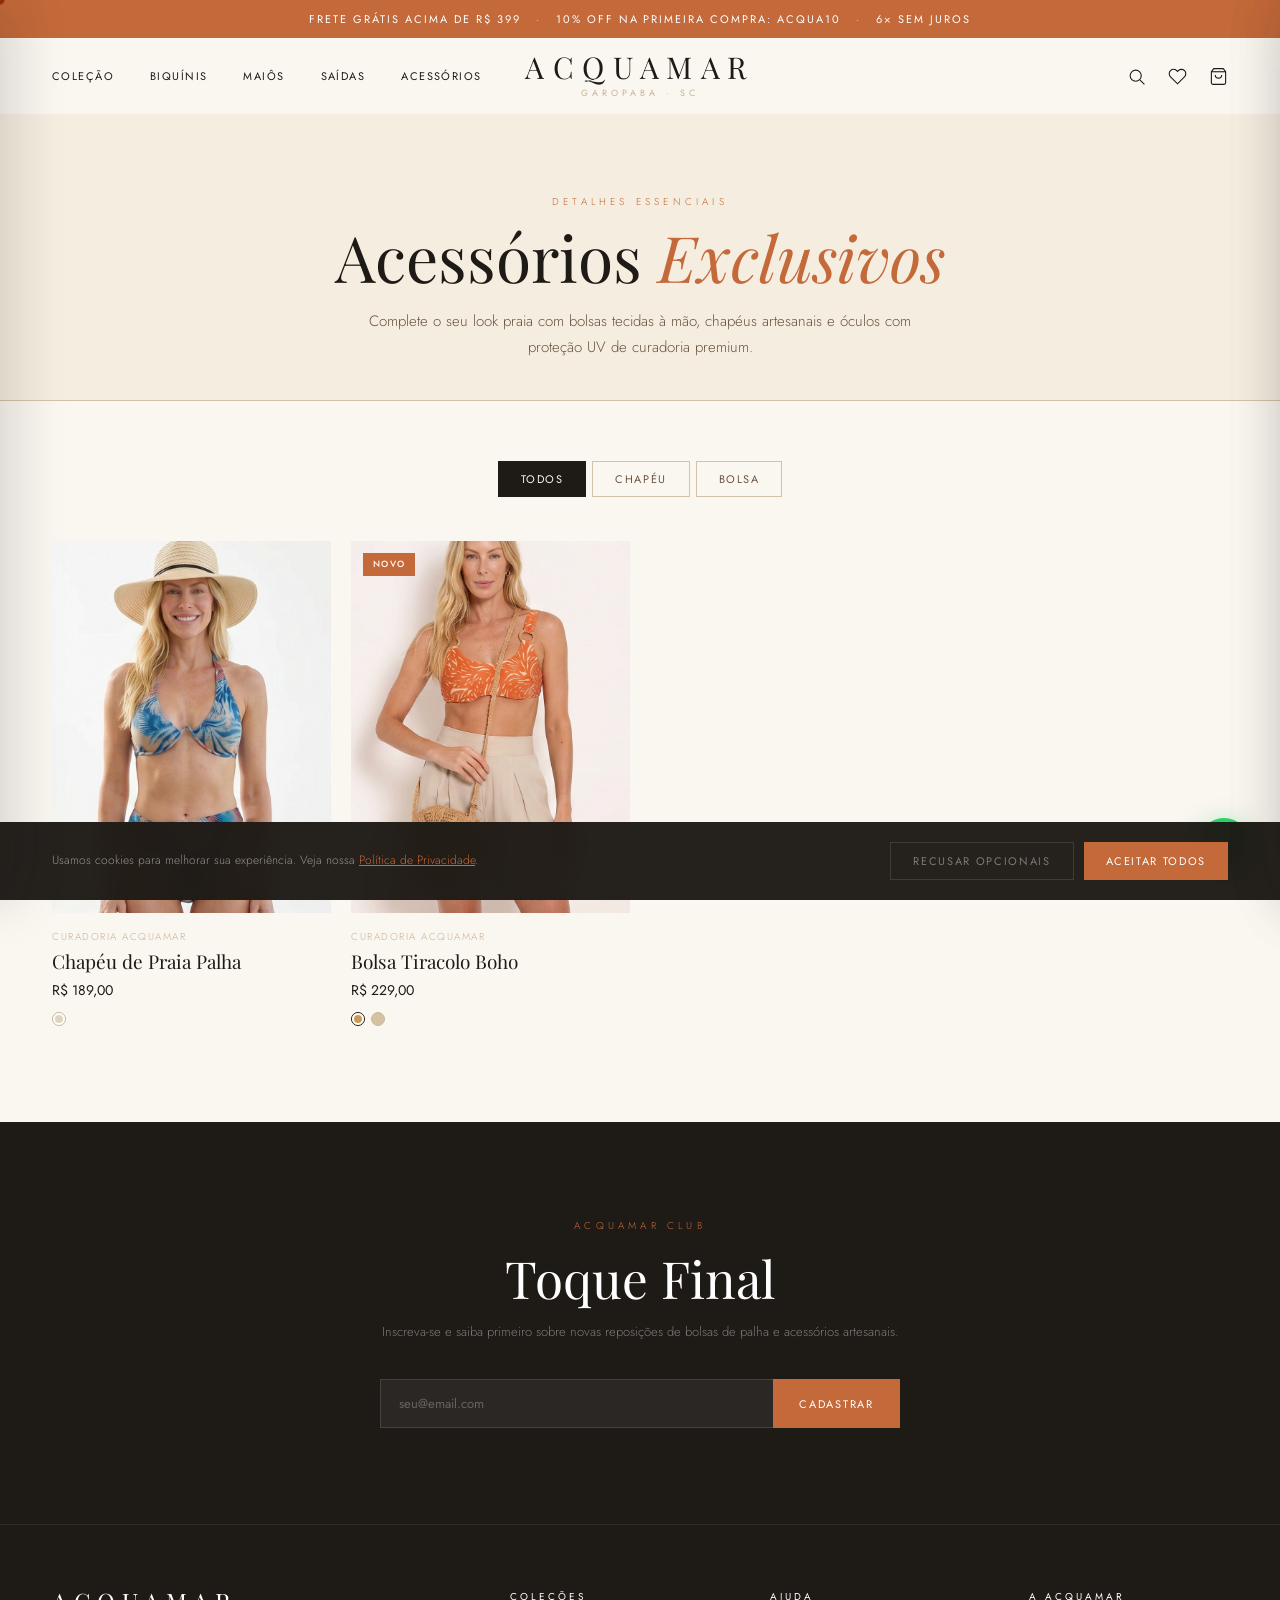
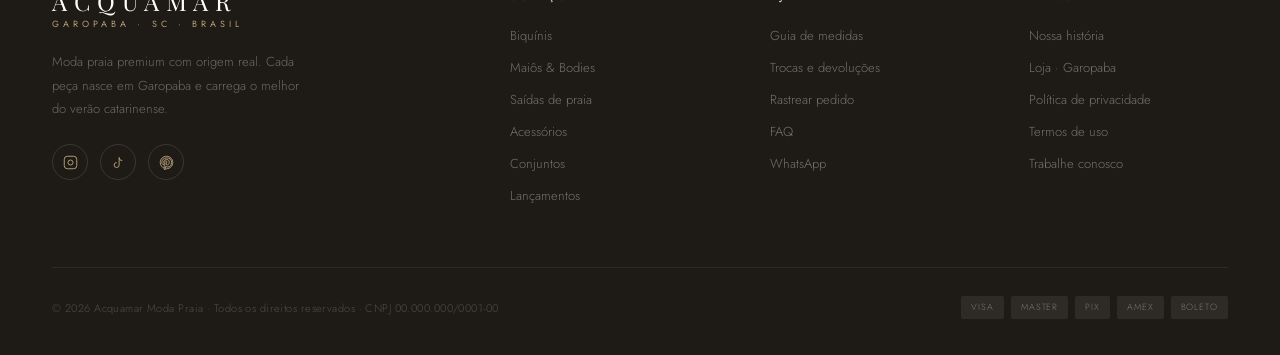
==== commit 68bfab6a: "feat: otimiza layout do site para versao mobile sem alterar desktop" ====
--- a/acessorios.html
+++ b/acessorios.html
@@ -533,7 +533,7 @@
       }
     }
   </style>
-  <link rel="stylesheet" href="assets/store.css?v=5"/>
+  <link rel="stylesheet" href="assets/store.css?v=6"/>
 </head>
 <body>
 <!-- Drawer Mobile -->
@@ -567,35 +567,6 @@
 
 <div id="cur"></div>
 
-<!-- Drawer Mobile -->
-<div class="drawer-overlay" id="drawerOverlay"></div>
-<aside class="drawer" id="drawer">
-  <div class="drawer-header">
-    <span class="drawer-title">Navegação</span>
-    <button class="drawer-close" id="drawerClose" aria-label="Fechar Menu">&times;</button>
-  </div>
-  <nav class="drawer-nav">
-    <a href="index.html" class="drawer-link" id="link-home">Coleção <span>→</span></a>
-    <a href="biquinis.html" class="drawer-link" id="link-biquinis">Biquínis <span>→</span></a>
-    <a href="maios.html" class="drawer-link" id="link-maios">Maiôs &amp; Bodies <span>→</span></a>
-    <a href="saidas.html" class="drawer-link" id="link-saidas">Saídas de Praia <span>→</span></a>
-    <a href="acessorios.html" class="drawer-link" id="link-acessorios">Acessórios <span>→</span></a>
-    <div class="drawer-divider"></div>
-    <a href="guia-medidas.html" class="drawer-link" id="link-guia">Guia de Medidas <span>→</span></a>
-    <a href="historia.html" class="drawer-link" id="link-historia">Nossa História <span>→</span></a>
-    <a href="https://nicolassalesbr-lang.github.io/acquamar-admin/" target="_blank" class="drawer-admin-link">
-      Painel Administrativo
-    </a>
-  </nav>
-  <div class="drawer-footer">
-    <div class="drawer-social">
-      <a href="#" aria-label="Instagram"><svg viewBox="0 0 24 24"><rect x="2" y="2" width="20" height="20" rx="5"/><circle cx="12" cy="12" r="4"/></svg></a>
-      <a href="https://wa.me/5548000000000" target="_blank" aria-label="WhatsApp"><svg viewBox="0 0 24 24"><path d="M21 11.5a8.38 8.38 0 0 1-.9 3.8 8.5 8.5 0 0 1-7.6 4.7 8.38 8.38 0 0 1-3.8-.9L3 21l1.9-5.7a8.38 8.38 0 0 1-.9-3.8 8.5 8.5 0 0 1 4.7-7.6 8.38 8.38 0 0 1 3.8-.9h.5a8.48 8.48 0 0 1 8 8v.5z"/></svg></a>
-    </div>
-    <p>&copy; 2026 Acquamar · Garopaba · SC</p>
-  </div>
-</aside>
-
 
 <!-- ── Announcement ──────────────────────────────────────── -->
 <div class="ann">
@@ -605,6 +576,11 @@
 <!-- ── Header ────────────────────────────────────────────── -->
 <header id="hdr">
   <nav>
+    <button class="hamburger-btn" id="mburger" aria-label="Abrir Menu">
+      <span></span>
+      <span></span>
+      <span></span>
+    </button>
     <div class="nl2">
       <a href="index.html">Coleção</a>
       <a href="biquinis.html">Biquínis</a>
@@ -771,6 +747,6 @@
     if (activeLink) activeLink.classList.add('active');
   }
 </script>
-<script src="assets/store.js?v=5"></script>
+<script src="assets/store.js?v=6"></script>
 </body>
 </html>
--- a/assets/store.css
+++ b/assets/store.css
@@ -2,6 +2,24 @@
    Mantém a identidade: creme/marfim, terracota, Playfair + Jost */
 
 .bdg:empty{display:none}
+
+/* ── Pop-up de confirmação ancorado na sacola ── */
+.acq-pop{position:fixed;z-index:600;width:300px;max-width:calc(100vw - 24px);background:var(--creme,#faf6f0);border:1px solid var(--areia-d,#d4c2a8);box-shadow:0 16px 50px rgba(30,26,22,.22);padding:16px 18px 16px;opacity:0;transform:translateY(-8px) scale(.97);transform-origin:top right;pointer-events:none;transition:opacity .26s cubic-bezier(.22,1,.36,1),transform .26s cubic-bezier(.22,1,.36,1)}
+.acq-pop.show{opacity:1;transform:none;pointer-events:auto}
+.acq-pop::before{content:'';position:absolute;top:-7px;right:22px;width:13px;height:13px;background:var(--creme,#faf6f0);border-left:1px solid var(--areia-d,#d4c2a8);border-top:1px solid var(--areia-d,#d4c2a8);transform:rotate(45deg)}
+.acq-pop-h{display:flex;align-items:center;gap:8px;font-family:var(--sans,sans-serif);font-size:11px;letter-spacing:.16em;text-transform:uppercase;color:#5a9a5a;margin-bottom:13px;font-weight:500}
+.acq-pop-h svg{width:18px;height:18px;stroke:#5a9a5a;fill:none;stroke-width:2.4;flex:none}
+.acq-pop-it{display:flex;gap:12px;align-items:center;margin-bottom:14px}
+.acq-pop-it img{width:56px;height:72px;object-fit:cover;flex:none}
+.acq-pop-it b{display:block;font-family:var(--serif,Georgia);font-size:15px;font-weight:400;color:var(--escuro,#1e1a16);line-height:1.25;margin-bottom:4px}
+.acq-pop-it i{display:block;font-style:normal;font-size:10px;letter-spacing:.1em;text-transform:uppercase;color:var(--bege,#c9b394);margin-bottom:4px}
+.acq-pop-it s{display:block;text-decoration:none;font-size:11px;color:var(--moca,#6b5442)}
+.acq-pop .acq-btn{margin:0 0 8px}
+.acq-pop-cont{display:block;width:100%;text-align:center;background:none;border:none;font-family:var(--sans,sans-serif);font-size:10px;letter-spacing:.18em;text-transform:uppercase;color:var(--moca,#6b5442);cursor:pointer;padding:6px;transition:color .2s}
+.acq-pop-cont:hover{color:var(--terra,#c4693a)}
+.bdg.pulse{animation:acqbdg .5s cubic-bezier(.22,1,.36,1)}
+@keyframes acqbdg{0%{transform:scale(1)}40%{transform:scale(1.55)}100%{transform:scale(1)}}
+@media(max-width:760px){.acq-pop{right:12px !important;width:auto;min-width:264px}}
 
 /* Backdrop compartilhado */
 .acq-bk{position:fixed;inset:0;background:rgba(30,26,22,.45);backdrop-filter:blur(2px);z-index:500;opacity:0;pointer-events:none;transition:opacity .35s}
@@ -157,3 +175,76 @@
   .acq-md-c.solo{height:auto;max-height:88vh;margin:auto 14px;padding:32px 24px}
   .acq-se-in{padding:34px 18px 20px}
 }
+
+/* ── Otimizações Responsivas Mobile (Acquamar) ── */
+@media (max-width: 768px) {
+  /* Tornar os botões de ação do produto visíveis no toque móvel */
+  .wish {
+    opacity: 1 !important;
+  }
+  .qadd {
+    opacity: 1 !important;
+    transform: none !important;
+    position: absolute !important;
+    bottom: 0 !important;
+    left: 0 !important;
+    right: 0 !important;
+    padding: 9px 4px !important;
+    font-size: 9px !important;
+    background: rgba(30, 26, 22, 0.95) !important;
+  }
+  
+  /* Layout de colunas responsivo para tabelas de medidas e manifesto */
+  .acq-medidas-how,
+  .acq-medidas-tbls,
+  .acq-historia-manifesto,
+  .acq-historia-pilares {
+    grid-template-columns: 1fr !important;
+    gap: 32px !important;
+  }
+  
+  /* Ajustar imagem de manifesto da história no mobile */
+  .acq-historia-manifesto div:nth-child(2) {
+    height: 300px !important;
+  }
+}
+
+@media (max-width: 520px) {
+  /* Logo e cabeçalho mais compactos em celulares menores */
+  nav {
+    padding: 0 16px !important;
+    height: 60px !important;
+  }
+  .logo-n {
+    font-size: 22px !important;
+  }
+  .logo-c {
+    font-size: 8px !important;
+    margin-top: 2px !important;
+  }
+  
+  /* Ajustar botão hambúrguer */
+  .hamburger-btn {
+    width: 20px !important;
+    height: 12px !important;
+  }
+  
+  /* Ajustar Lookbook para evitar transbordamento horizontal da tela */
+  .lk {
+    --w: 260px !important;
+    height: 380px !important;
+  }
+  
+  /* Reduzir paddings internos da tabela de medidas para caber em telas pequenas */
+  .acq-medidas-tbls div {
+    padding: 24px 16px !important;
+  }
+  .acq-medidas-tbls table {
+    font-size: 12px !important;
+  }
+  .acq-medidas-tbls th,
+  .acq-medidas-tbls td {
+    padding: 10px 0 !important;
+  }
+}
+
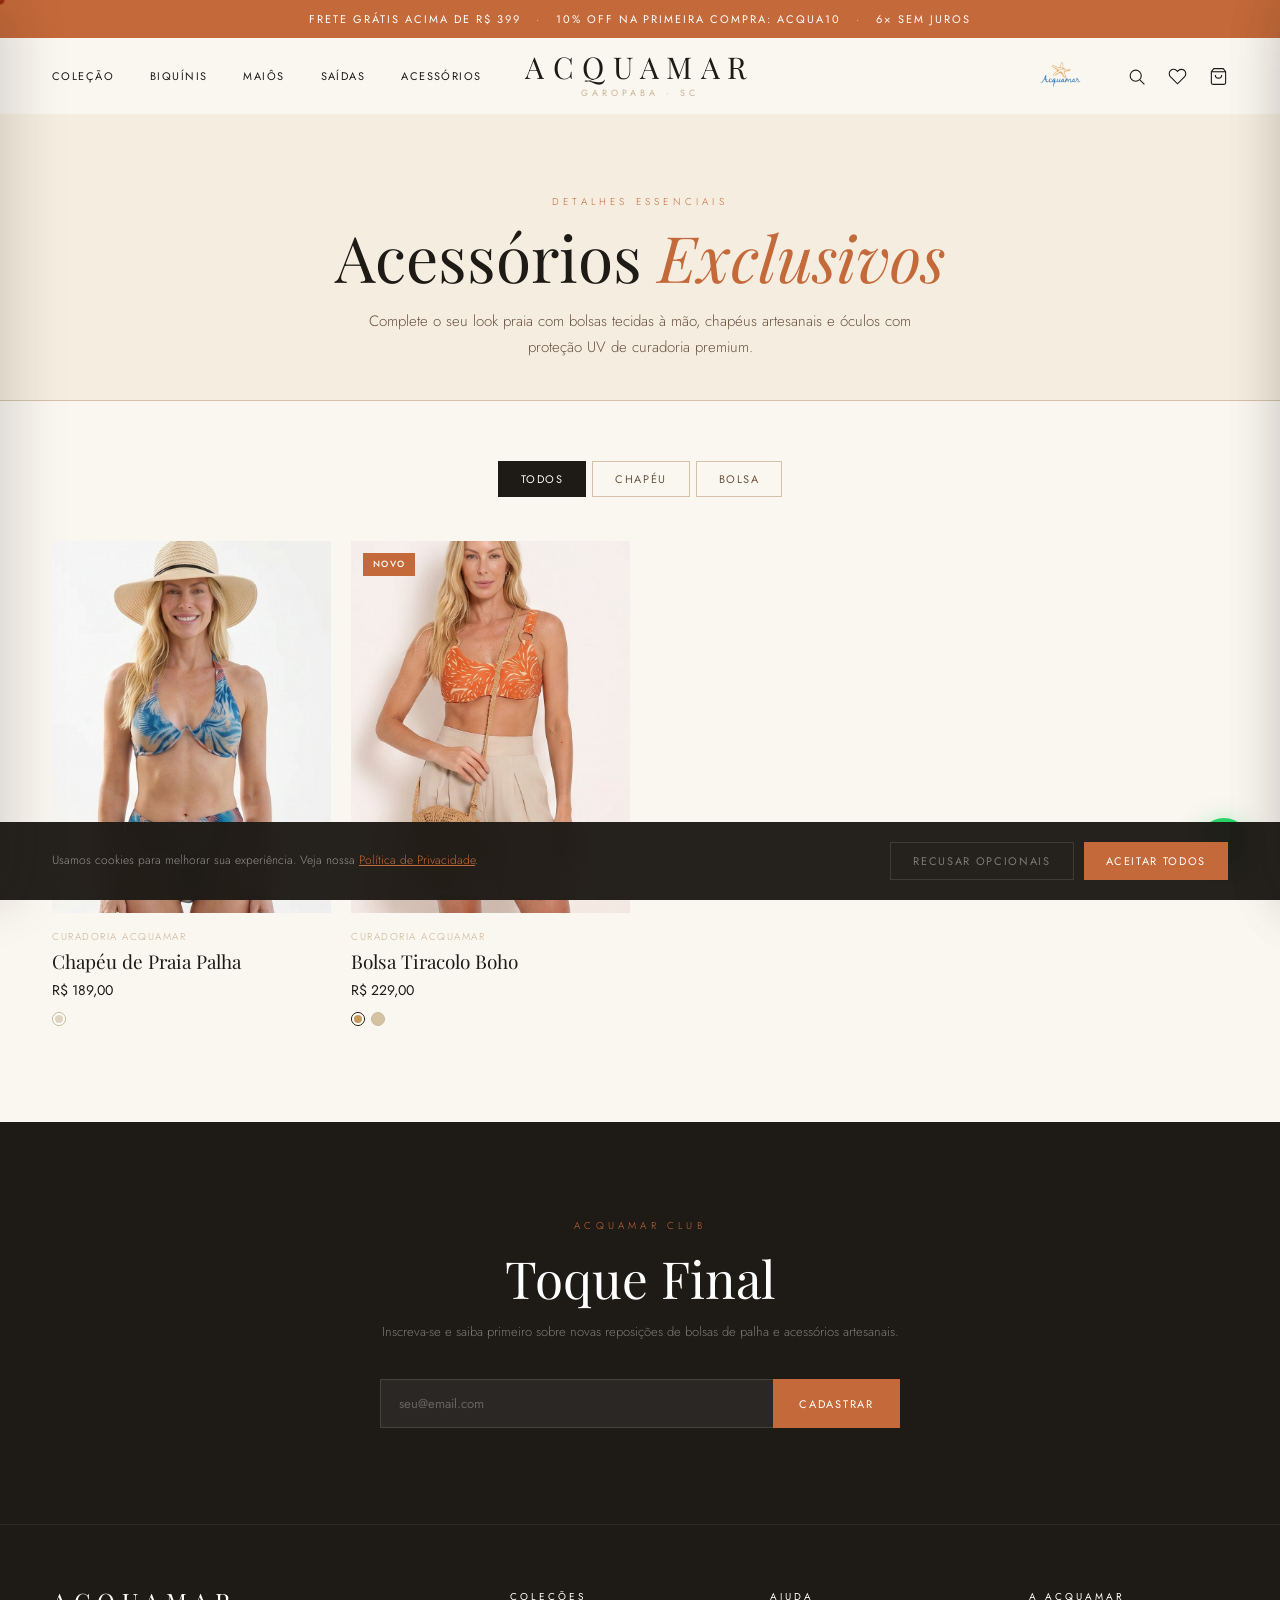
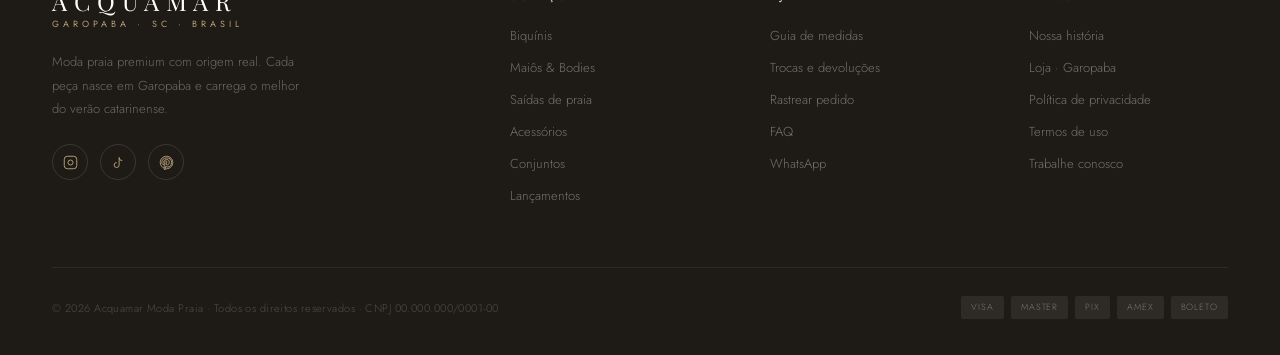
==== commit 8156e38f: "feat: adiciona logo Acquamar (estrela-do-mar) no header e secao Instagram" ====
--- a/acessorios.html
+++ b/acessorios.html
@@ -95,6 +95,10 @@
     .ib:hover{color:var(--terra)}
     .ib svg{width:19px;height:19px;stroke:currentColor;fill:none;stroke-width:1.4}
     .bdg{background:var(--terra);color:#fff;font-size:9px;width:16px;height:16px;border-radius:50%;display:flex;align-items:center;justify-content:center;font-weight:500;position:absolute;top:-7px;right:-7px}
+
+    .logo-img{height:42px;width:auto;object-fit:contain;margin-left:auto;margin-right:24px;display:block;opacity:.85;transition:opacity .3s}
+    .logo-img:hover{opacity:1}
+    .insta-logo{display:block;width:120px;height:auto;margin:0 auto 12px;opacity:.85}
 
     /* HERO */
     .hero{display:grid;grid-template-columns:1.1fr 1fr;min-height:91vh}
@@ -533,7 +537,8 @@
       }
     }
   </style>
-  <link rel="stylesheet" href="assets/store.css?v=6"/>
+  <link rel="stylesheet" href="assets/store.css?v=7"/>
+  <link rel="stylesheet" href="assets/mobile.css?v=8"/>
 </head>
 <body>
 <!-- Drawer Mobile -->
@@ -593,6 +598,7 @@
       <span class="logo-c">Garopaba · SC</span>
     </a>
     <div class="nr">
+      <img class="logo-img" src="images/logo-acquamar.png" alt="Acquamar Logo">
       <a class="ib" href="#" aria-label="Buscar"><svg viewBox="0 0 24 24"><circle cx="11" cy="11" r="7"/><line x1="16.5" y1="16.5" x2="22" y2="22"/></svg></a>
       <a class="ib" href="#" aria-label="Favoritos"><svg viewBox="0 0 24 24"><path d="M20.84 4.61a5.5 5.5 0 0 0-7.78 0L12 5.67l-1.06-1.06a5.5 5.5 0 0 0-7.78 7.78l1.06 1.06L12 21.23l7.78-7.78 1.06-1.06a5.5 5.5 0 0 0 0-7.78z"/></svg></a>
       <a class="ib" href="#" aria-label="Sacola" style="position:relative">
@@ -623,8 +629,8 @@
     </div>
     
     <div class="pgrid" data-acq-grid="Acessórios">
-      <div class="pc rv2 show" data-acq-id="ace-chapeu"><div class="pc-img"><div class="ph"><img src="images/prod-a1.jpg?v=5" alt="Chapéu de Praia Palha" loading="lazy" style="width:100%;height:100%;object-fit:cover;position:absolute;inset:0;z-index:0"></div><button class="wish" aria-label="Favoritar"><svg viewBox="0 0 24 24"><path d="M20.84 4.61a5.5 5.5 0 0 0-7.78 0L12 5.67l-1.06-1.06a5.5 5.5 0 0 0-7.78 7.78l1.06 1.06L12 21.23l7.78-7.78 1.06-1.06a5.5 5.5 0 0 0 0-7.78z"/></svg></button><button class="qadd">Escolher tamanho</button></div><p class="pc-col">Curadoria Acquamar</p><h3 class="pc-nm">Chapéu de Praia Palha</h3><p class="pc-pr">R$ 189,00</p><div class="dots"><div class="dot on" style="background:#e0d4bc;border:1px solid #c8b99a" title="Cru / Natural"></div></div></div>
-      <div class="pc rv2 show" data-acq-id="ace-bolsa-boho"><div class="pc-img"><div class="ph"><img src="images/prod-a2.jpg?v=5" alt="Bolsa Tiracolo Boho" loading="lazy" style="width:100%;height:100%;object-fit:cover;position:absolute;inset:0;z-index:0"></div><span class="pbdg pn">Novo</span><button class="wish" aria-label="Favoritar"><svg viewBox="0 0 24 24"><path d="M20.84 4.61a5.5 5.5 0 0 0-7.78 0L12 5.67l-1.06-1.06a5.5 5.5 0 0 0-7.78 7.78l1.06 1.06L12 21.23l7.78-7.78 1.06-1.06a5.5 5.5 0 0 0 0-7.78z"/></svg></button><button class="qadd">Escolher tamanho</button></div><p class="pc-col">Curadoria Acquamar</p><h3 class="pc-nm">Bolsa Tiracolo Boho</h3><p class="pc-pr">R$ 229,00</p><div class="dots"><div class="dot on" style="background:#c89a5a" title="Camelo"></div><div class="dot" style="background:#d4c2a0;border:1px solid #c8b99a" title="Bege"></div></div></div>
+      <div class="pc rv2 show" data-acq-id="ace-chapeu"><div class="pc-img"><div class="ph"><img src="images/prod-a1.jpg?v=7" alt="Chapéu de Praia Palha" loading="lazy" style="width:100%;height:100%;object-fit:cover;position:absolute;inset:0;z-index:0"></div><button class="wish" aria-label="Favoritar"><svg viewBox="0 0 24 24"><path d="M20.84 4.61a5.5 5.5 0 0 0-7.78 0L12 5.67l-1.06-1.06a5.5 5.5 0 0 0-7.78 7.78l1.06 1.06L12 21.23l7.78-7.78 1.06-1.06a5.5 5.5 0 0 0 0-7.78z"/></svg></button><button class="qadd">Escolher tamanho</button></div><p class="pc-col">Curadoria Acquamar</p><h3 class="pc-nm">Chapéu de Praia Palha</h3><p class="pc-pr">R$ 189,00</p><div class="dots"><div class="dot on" style="background:#e0d4bc;border:1px solid #c8b99a" title="Cru / Natural"></div></div></div>
+      <div class="pc rv2 show" data-acq-id="ace-bolsa-boho"><div class="pc-img"><div class="ph"><img src="images/prod-a2.jpg?v=7" alt="Bolsa Tiracolo Boho" loading="lazy" style="width:100%;height:100%;object-fit:cover;position:absolute;inset:0;z-index:0"></div><span class="pbdg pn">Novo</span><button class="wish" aria-label="Favoritar"><svg viewBox="0 0 24 24"><path d="M20.84 4.61a5.5 5.5 0 0 0-7.78 0L12 5.67l-1.06-1.06a5.5 5.5 0 0 0-7.78 7.78l1.06 1.06L12 21.23l7.78-7.78 1.06-1.06a5.5 5.5 0 0 0 0-7.78z"/></svg></button><button class="qadd">Escolher tamanho</button></div><p class="pc-col">Curadoria Acquamar</p><h3 class="pc-nm">Bolsa Tiracolo Boho</h3><p class="pc-pr">R$ 229,00</p><div class="dots"><div class="dot on" style="background:#c89a5a" title="Camelo"></div><div class="dot" style="background:#d4c2a0;border:1px solid #c8b99a" title="Bege"></div></div></div>
     </div>
   </div>
 </section>
@@ -747,6 +753,6 @@
     if (activeLink) activeLink.classList.add('active');
   }
 </script>
-<script src="assets/store.js?v=6"></script>
+<script src="assets/store.js?v=7"></script>
 </body>
 </html>
--- a/assets/mobile.css
+++ b/assets/mobile.css
@@ -0,0 +1,112 @@
+/* ════════════════════════════════════════════════════════════
+   Acquamar · Otimizações EXCLUSIVAS de mobile
+   Tudo dentro de @media (max-width) — o desktop NÃO é afetado.
+   Carregado por último para refinar a experiência em telas pequenas.
+   ════════════════════════════════════════════════════════════ */
+
+@media (max-width: 768px) {
+
+  /* ── Áreas de toque confortáveis (≈44px) ───────────────── */
+  header .nr { gap: 4px; }
+  .ib { width: 44px; height: 44px; justify-content: center; }
+  .ib svg { width: 21px; height: 21px; }
+  .ib .bdg { top: 4px; right: 4px; }
+  /* aumenta a área clicável do hambúrguer sem mudar o visual (content-box + padding) */
+  .hamburger-btn { box-sizing: content-box !important; width: 22px !important; height: 14px !important; padding: 15px 12px !important; margin: -15px -12px !important; }
+
+  /* ── Header um pouco mais compacto ─────────────────────── */
+  .logo-img { display: none !important; }
+  .insta-logo { width: 90px !important; margin-bottom: 8px !important; }
+  nav { height: 60px; padding: 0 16px; }
+  .logo-n { font-size: 21px; letter-spacing: .22em; }
+  .logo-c { font-size: 8px; letter-spacing: .38em; }
+  .ann { font-size: 10px; letter-spacing: .12em; padding: 9px 16px; }
+
+  /* ── Respiro vertical mais enxuto ──────────────────────── */
+  .cats, .prods, .revs, .insta, .nl, .look { padding-top: 46px; padding-bottom: 46px; }
+  section[style*="padding:96px"] { padding: 46px 20px !important; }
+  .s-h { margin-bottom: 32px; }
+  .story-txt { padding: 46px 24px; }
+
+  /* ── Hero equilibrado na primeira dobra ────────────────── */
+  .hero { min-height: auto; }
+  .hero-art .ph { height: 64vw; min-height: 290px; }
+  .hero-txt { padding: 38px 24px 42px; }
+  .h-t { font-size: clamp(40px, 12.5vw, 56px); line-height: 1.0; margin-bottom: 26px; }
+  .h-d { margin-bottom: 30px; max-width: none; }
+  .h-b { flex-wrap: wrap; gap: 12px; }
+
+  /* ── Cards de produto: legibilidade e toque ────────────── */
+  .pgrid { gap: 24px 12px; }
+  .pc-nm { font-size: 16px; line-height: 1.25; }
+  .pc-col { font-size: 9px; }
+  .pc-pr { font-size: 14px; }
+  /* sem hover no touch: favoritar e CTA sempre visíveis */
+  .pc .wish { opacity: 1; width: 38px; height: 38px; }
+  .pc .wish svg { width: 17px; height: 17px; }
+  .pc .qadd { opacity: 1; transform: none; padding: 14px; letter-spacing: .16em; }
+  /* swatches maiores p/ a navegação por cor */
+  .dots { gap: 10px; margin-top: 12px; }
+  .dot { width: 22px; height: 22px; }
+  .dot:hover, .dot.on { outline-offset: -4px; }
+
+  /* ── Botões / CTAs ─────────────────────────────────────── */
+  .btn { padding: 15px 28px; }
+  .arr { padding: 6px 0; }
+
+  /* ── Filtros: chips em faixa rolável (não quebram em pilha) */
+  .filt { flex-wrap: nowrap; justify-content: flex-start; overflow-x: auto;
+          -webkit-overflow-scrolling: touch; scrollbar-width: none;
+          margin-left: -20px; margin-right: -20px; padding: 0 20px 6px; }
+  .filt::-webkit-scrollbar { display: none; }
+  .fb { flex: 0 0 auto; }
+
+  /* ── Benefícios: faixa rolável horizontal ──────────────── */
+  .benef { padding: 14px 0; }
+  .benef-in { justify-content: flex-start; flex-wrap: nowrap; overflow-x: auto;
+              gap: 24px; padding: 0 20px; scrollbar-width: none; }
+  .benef-in::-webkit-scrollbar { display: none; }
+  .bi { flex: 0 0 auto; }
+
+  /* ── Categorias: cartões com nome maior ────────────────── */
+  .cname { font-size: 26px; }
+  .cov { padding: 22px 22px; }
+
+  /* ── Newsletter ────────────────────────────────────────── */
+  .nl-t { font-size: clamp(30px, 9vw, 42px); }
+  .nl-f input, .nl-f button { padding: 15px 18px; }
+
+  /* ── Rodapé mais legível ───────────────────────────────── */
+  footer { padding: 44px 20px 28px; }
+  .ft-top { gap: 30px; }
+  .ft-brand p { max-width: none; }
+  .fc ul a, .ft-bot p { font-size: 13px; }
+
+  /* ── Modal de produto: alvos maiores ───────────────────── */
+  .acq-sz { min-width: 48px; padding: 12px 14px; }
+  .acq-md .acq-x { width: 42px; height: 42px; }
+  .acq-md-links a { padding: 4px 0; }
+
+  /* ── Pop-up da sacola ocupa bem a largura ──────────────── */
+  .acq-pop { left: 12px; right: 12px; width: auto; }
+  .acq-pop::before { right: 28px; }
+
+  /* ── Correções de enquadramento de fotos (corte de cabeças) ─ */
+  .acq-md-img img,
+  .hero-art img,
+  .acq-historia-manifesto img {
+    object-position: center top !important;
+  }
+
+  /* rolagem suave em iOS */
+  html { -webkit-text-size-adjust: 100%; }
+}
+
+/* ── Telas bem estreitas ─────────────────────────────────── */
+@media (max-width: 380px) {
+  .pgrid { gap: 18px 10px; }
+  .h-t { font-size: 40px; }
+  .cname { font-size: 23px; }
+  .s-t { font-size: 32px; }
+  .pc-nm { font-size: 15px; }
+}
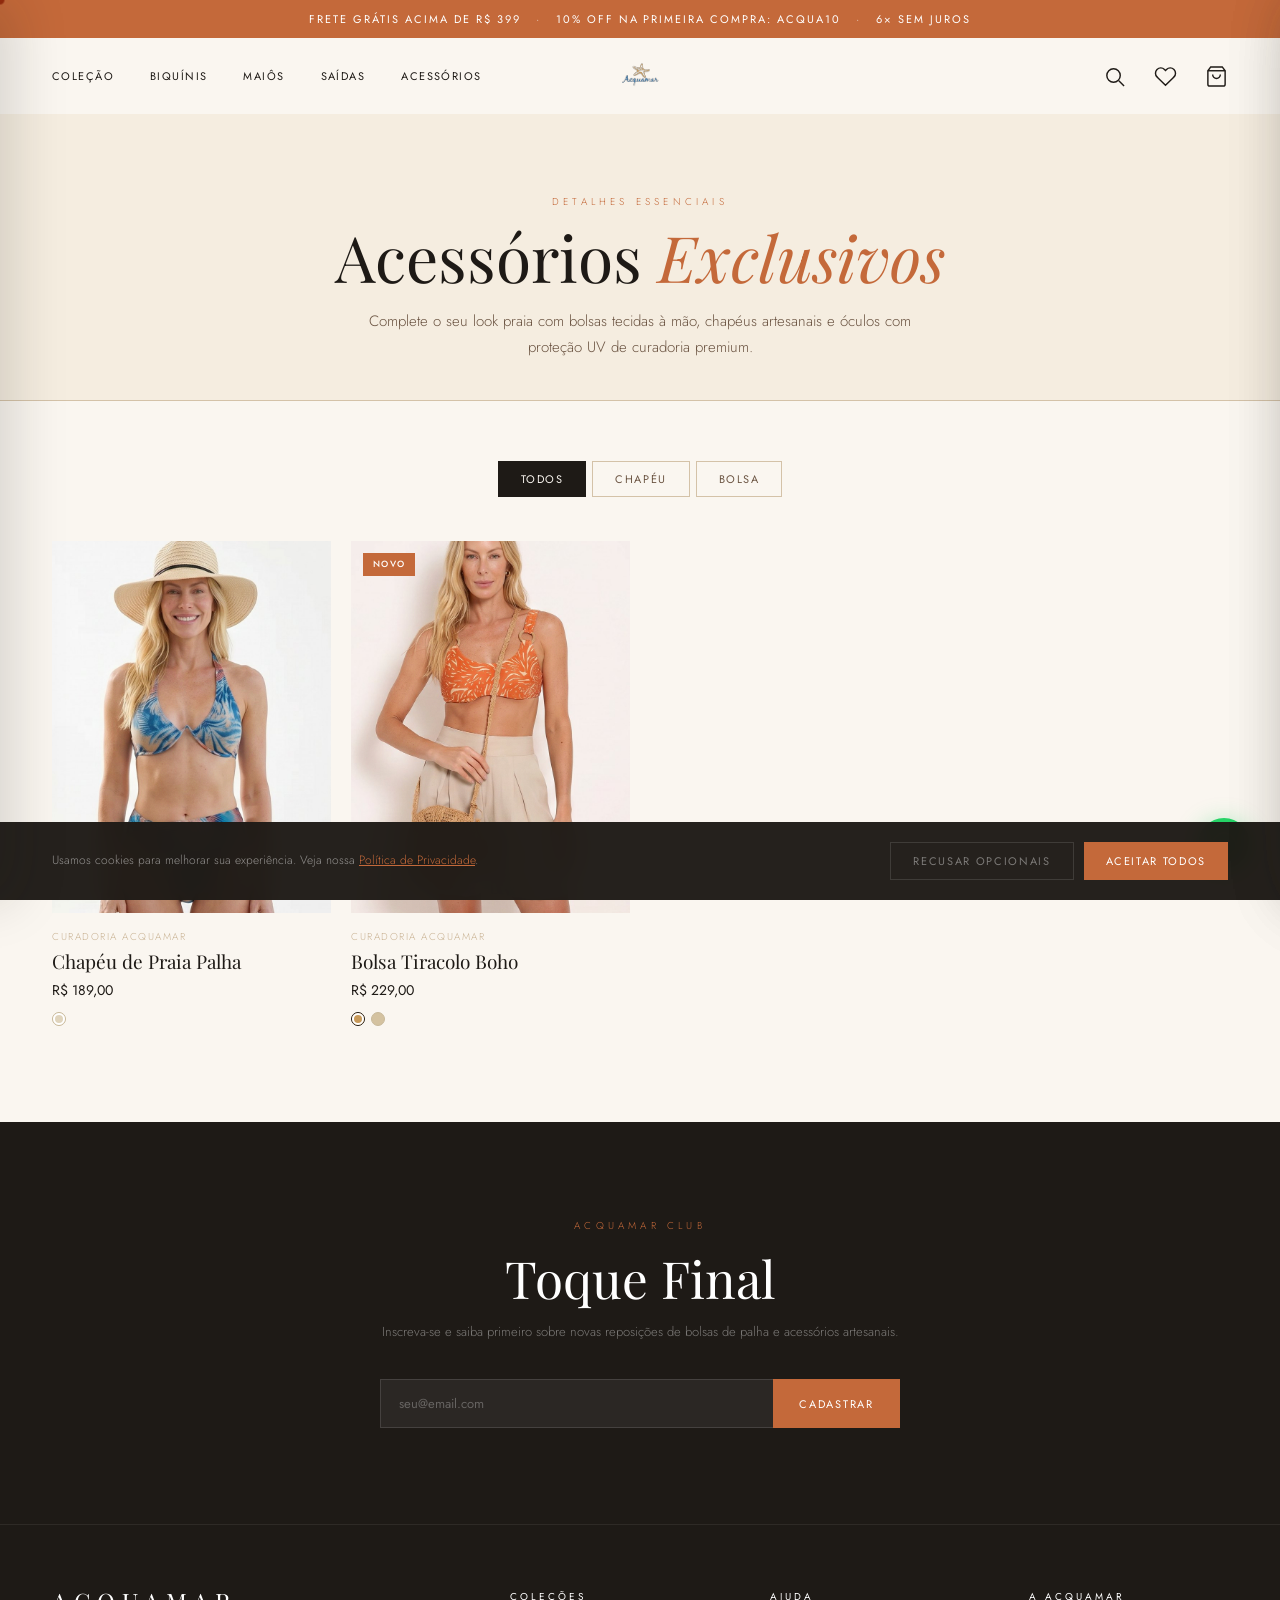
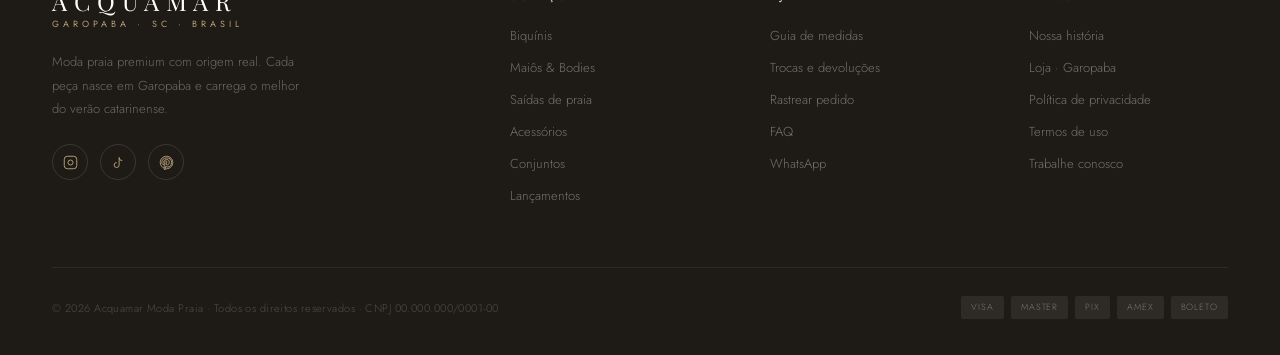
==== commit b7cbc73a: "feat: update header logo with SVG, increase icon sizes, adjust Hero framing, remove 2009 stamp, fix " ====
--- a/acessorios.html
+++ b/acessorios.html
@@ -90,10 +90,10 @@
     .logo-w{text-align:center;text-decoration:none;display:block}
     .logo-n{font-family:var(--serif);font-size:30px;font-weight:400;letter-spacing:.28em;color:var(--escuro);text-transform:uppercase;display:block;line-height:1}
     .logo-c{font-size:9px;letter-spacing:.45em;text-transform:uppercase;color:var(--bege);font-weight:400;display:block;margin-top:4px}
-    .nr{display:flex;gap:22px;align-items:center;justify-content:flex-end}
+    .nr{display:flex;gap:28px;align-items:center;justify-content:flex-end}
     .ib{display:flex;align-items:center;text-decoration:none;color:var(--escuro);transition:color .2s;position:relative}
     .ib:hover{color:var(--terra)}
-    .ib svg{width:19px;height:19px;stroke:currentColor;fill:none;stroke-width:1.4}
+    .ib svg{width:23px;height:23px;stroke:currentColor;fill:none;stroke-width:1.5}
     .bdg{background:var(--terra);color:#fff;font-size:9px;width:16px;height:16px;border-radius:50%;display:flex;align-items:center;justify-content:center;font-weight:500;position:absolute;top:-7px;right:-7px}
 
     .logo-img{height:42px;width:auto;object-fit:contain;margin-left:auto;margin-right:24px;display:block;opacity:.85;transition:opacity .3s}
@@ -594,11 +594,10 @@
       <a href="acessorios.html">Acessórios</a>
     </div>
     <a class="logo-w" href="index.html">
-      <span class="logo-n">Acquamar</span>
-      <span class="logo-c">Garopaba · SC</span>
+      <img src="images/logo-acquamar.svg" alt="Acquamar Logo" class="logo-svg" style="height: 38px; width: auto; display: block; margin: 0 auto;">
     </a>
     <div class="nr">
-      <img class="logo-img" src="images/logo-acquamar.png" alt="Acquamar Logo">
+      
       <a class="ib" href="#" aria-label="Buscar"><svg viewBox="0 0 24 24"><circle cx="11" cy="11" r="7"/><line x1="16.5" y1="16.5" x2="22" y2="22"/></svg></a>
       <a class="ib" href="#" aria-label="Favoritos"><svg viewBox="0 0 24 24"><path d="M20.84 4.61a5.5 5.5 0 0 0-7.78 0L12 5.67l-1.06-1.06a5.5 5.5 0 0 0-7.78 7.78l1.06 1.06L12 21.23l7.78-7.78 1.06-1.06a5.5 5.5 0 0 0 0-7.78z"/></svg></a>
       <a class="ib" href="#" aria-label="Sacola" style="position:relative">
--- a/assets/store.css
+++ b/assets/store.css
@@ -125,6 +125,7 @@
 .acq-sz{min-width:42px;padding:9px 12px;border:1px solid var(--areia-d,#d4c2a8);background:transparent;font-family:var(--sans,sans-serif);font-size:11px;letter-spacing:.1em;color:var(--escuro,#1e1a16);cursor:pointer;transition:all .2s}
 .acq-sz:hover{border-color:var(--escuro,#1e1a16)}
 .acq-sz.on{background:var(--escuro,#1e1a16);color:#fff;border-color:var(--escuro,#1e1a16)}
+.acq-sz.disabled{opacity:0.35;pointer-events:none;text-decoration:line-through;cursor:not-allowed}
 .acq-sizes.err .acq-sz{border-color:#b04a3a;animation:acqshake .3s}
 @keyframes acqshake{25%{transform:translateX(-3px)}75%{transform:translateX(3px)}}
 .acq-md-row{display:flex;gap:12px;align-items:stretch;margin-top:auto}
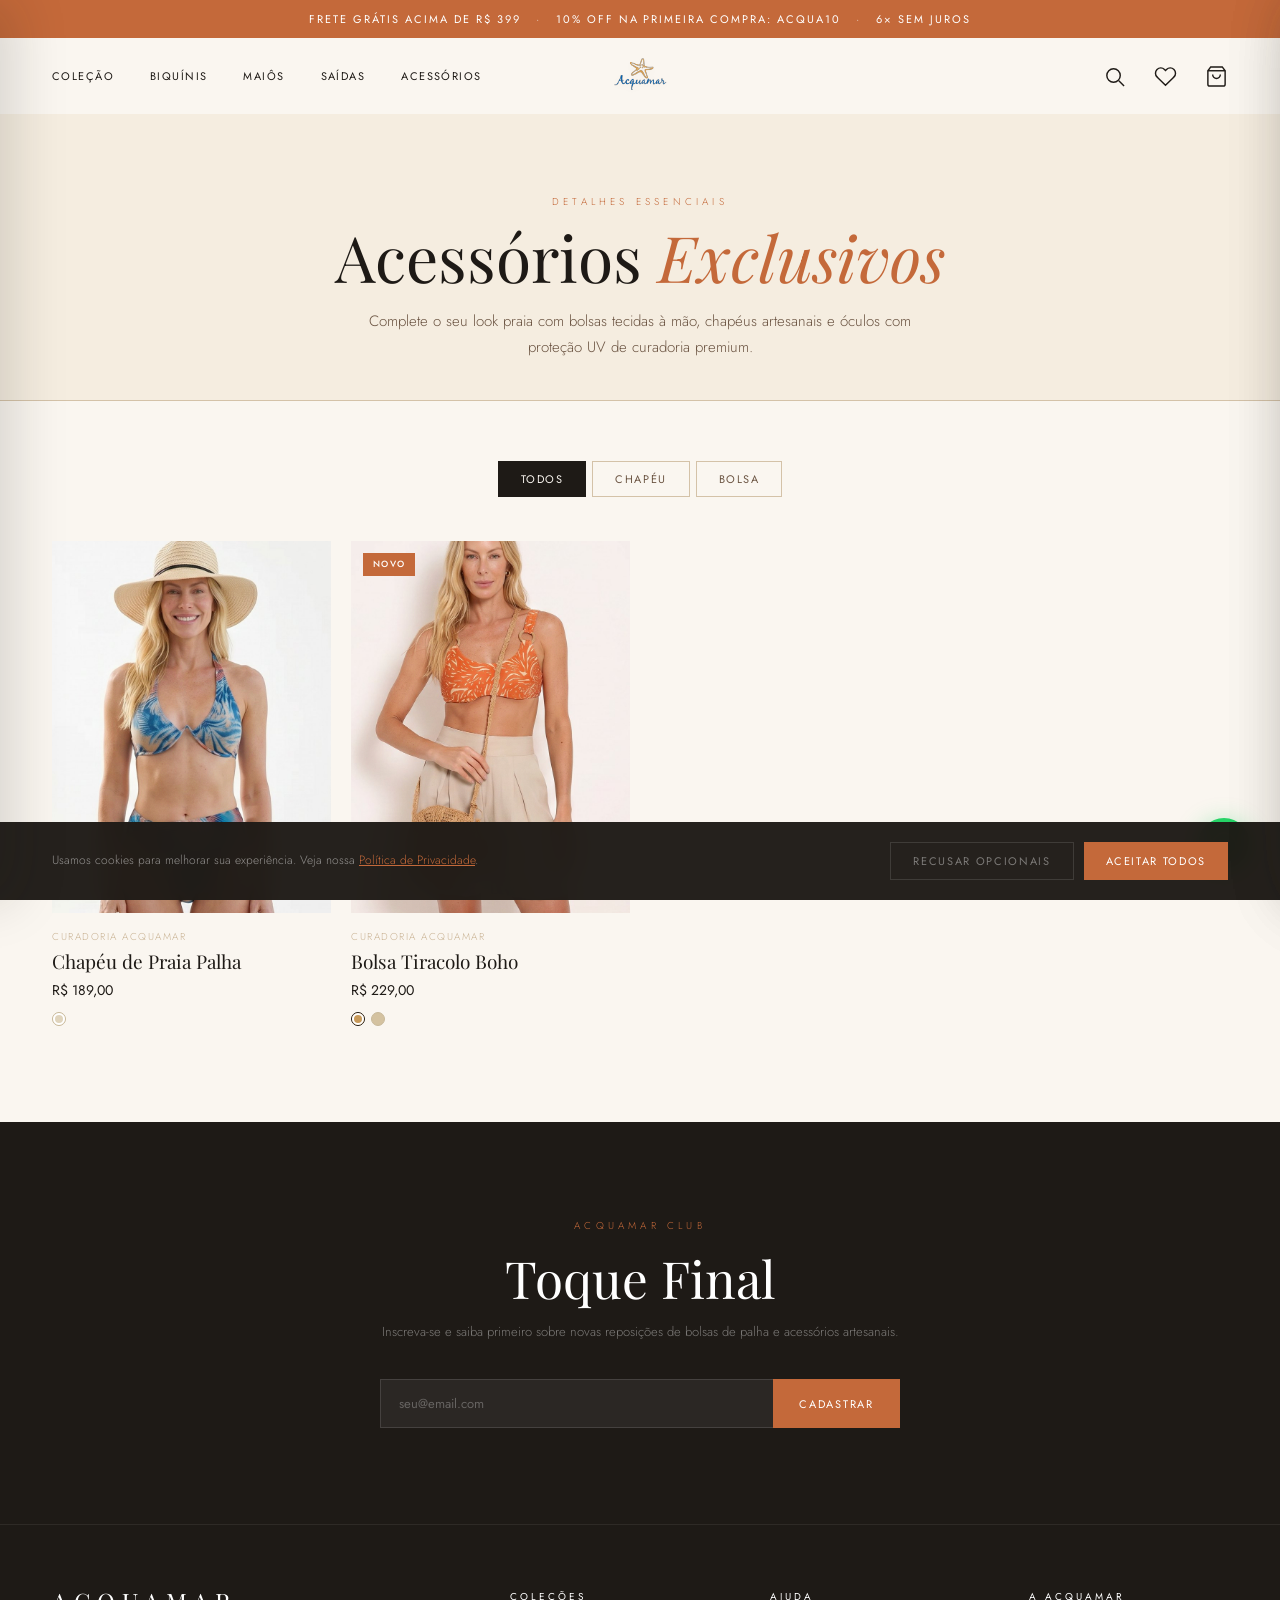
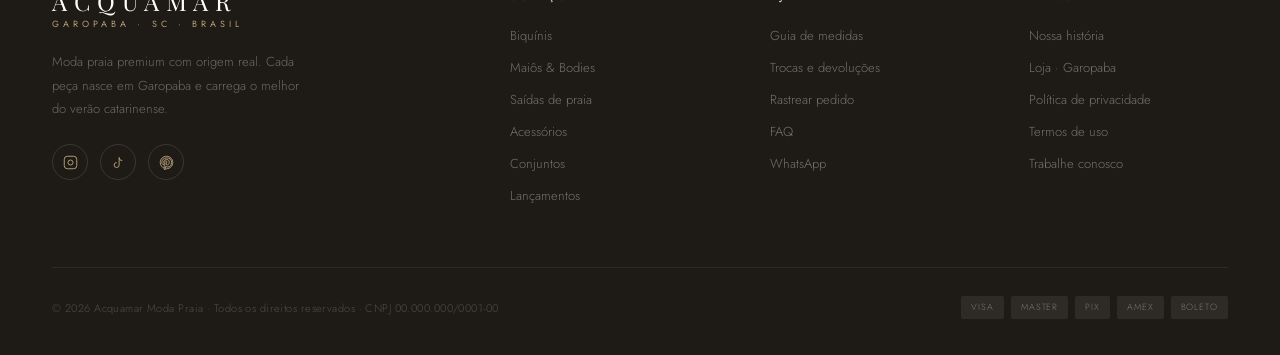
==== commit 3486aa63: "feat: implement professional product page (produto.html) inspired by Liquido reference" ====
--- a/acessorios.html
+++ b/acessorios.html
@@ -20,11 +20,9 @@
       --ease:cubic-bezier(.22,1,.36,1);
     }
     html{scroll-behavior:smooth}
-    body{background:var(--creme);color:var(--escuro);font-family:var(--sans);font-weight:300;font-size:14px;line-height:1.65;overflow-x:hidden;cursor:none}
-
-    /* CURSOR */
-    #cur{width:9px;height:9px;background:var(--terra);border-radius:50%;position:fixed;top:0;left:0;pointer-events:none;z-index:9999;transform:translate(-50%,-50%);transition:width .35s var(--ease),height .35s var(--ease),opacity .3s;mix-blend-mode:multiply}
-    #cur.big{width:44px;height:44px;opacity:.2}
+    body{background:var(--creme);color:var(--escuro);font-family:var(--sans);font-weight:300;font-size:14px;line-height:1.65;overflow-x:hidden}
+
+    
 
     ::-webkit-scrollbar{width:3px}
     ::-webkit-scrollbar-track{background:var(--creme)}
@@ -324,15 +322,6 @@
       .benef-in{gap:20px}.ck{padding:20px}
     }
 
-    /* Restaurar cursor e ocultar elemento customizado em dispositivos touch */
-    @media (hover: none) and (pointer: coarse) {
-      body {
-        cursor: auto !important;
-      }
-      #cur {
-        display: none !important;
-      }
-    }
 
     /* ── MENU HAMBURGUER & DRAWER MOBILE ───────────────────── */
     .hamburger-btn {
@@ -570,9 +559,6 @@
   </div>
 </aside>
 
-<div id="cur"></div>
-
-
 <!-- ── Announcement ──────────────────────────────────────── -->
 <div class="ann">
   Frete grátis acima de R$&nbsp;399 <s>·</s> 10% OFF na primeira compra: ACQUA10 <s>·</s> 6× sem juros
@@ -594,7 +580,7 @@
       <a href="acessorios.html">Acessórios</a>
     </div>
     <a class="logo-w" href="index.html">
-      <img src="images/logo-acquamar.svg" alt="Acquamar Logo" class="logo-svg" style="height: 38px; width: auto; display: block; margin: 0 auto;">
+      <img src="images/logo-acquamar.svg" alt="Acquamar Logo" class="logo-svg">
     </a>
     <div class="nr">
       
@@ -685,12 +671,7 @@
 </div>
 
 <script>
-  const cur=document.getElementById('cur');
-  document.addEventListener('mousemove',e=>{cur.style.left=e.clientX+'px';cur.style.top=e.clientY+'px'});
-  document.querySelectorAll('a,button,.cat,.pc,.lk,.ig').forEach(el=>{
-    el.addEventListener('mouseenter',()=>cur.classList.add('big'));
-    el.addEventListener('mouseleave',()=>cur.classList.remove('big'));
-  });
+  
   const hdr=document.getElementById('hdr');
   window.addEventListener('scroll',()=>hdr.classList.toggle('up',scrollY>20),{passive:true});
   const obs=new IntersectionObserver(entries=>{
@@ -754,4 +735,4 @@
 </script>
 <script src="assets/store.js?v=7"></script>
 </body>
-</html>
+</html>
--- a/assets/store.css
+++ b/assets/store.css
@@ -128,6 +128,7 @@
 .acq-sz.disabled{opacity:0.35;pointer-events:none;text-decoration:line-through;cursor:not-allowed}
 .acq-sizes.err .acq-sz{border-color:#b04a3a;animation:acqshake .3s}
 @keyframes acqshake{25%{transform:translateX(-3px)}75%{transform:translateX(3px)}}
+.ph.crop-grid img, .acq-md-img.crop-grid img{width:215% !important;height:215% !important;max-width:none !important;position:absolute !important;top:-10% !important;left:-5% !important;object-fit:cover !important}
 .acq-md-row{display:flex;gap:12px;align-items:stretch;margin-top:auto}
 .acq-md-row .acq-qty{margin:0;height:46px}
 .acq-md-row .acq-qty button{width:34px;height:44px}
@@ -249,3 +250,25 @@
   }
 }
 
+
+
+/* Logo SVG Styling and Micro-animations */
+.logo-svg {
+  height: 54px; /* Desktop: Increase size from 38px to 54px */
+  width: auto;
+  display: block;
+  margin: 0 auto;
+  transition: transform 0.3s cubic-bezier(0.25, 0.46, 0.45, 0.94), filter 0.3s ease;
+  filter: drop-shadow(0 2px 3px rgba(30, 26, 22, 0.04));
+}
+
+.logo-svg:hover {
+  transform: scale(1.06);
+  filter: drop-shadow(0 4px 8px rgba(30, 26, 22, 0.12));
+}
+
+@media (max-width: 768px) {
+  .logo-svg {
+    height: 44px; /* Mobile: Slightly smaller but still prominent */
+  }
+}
